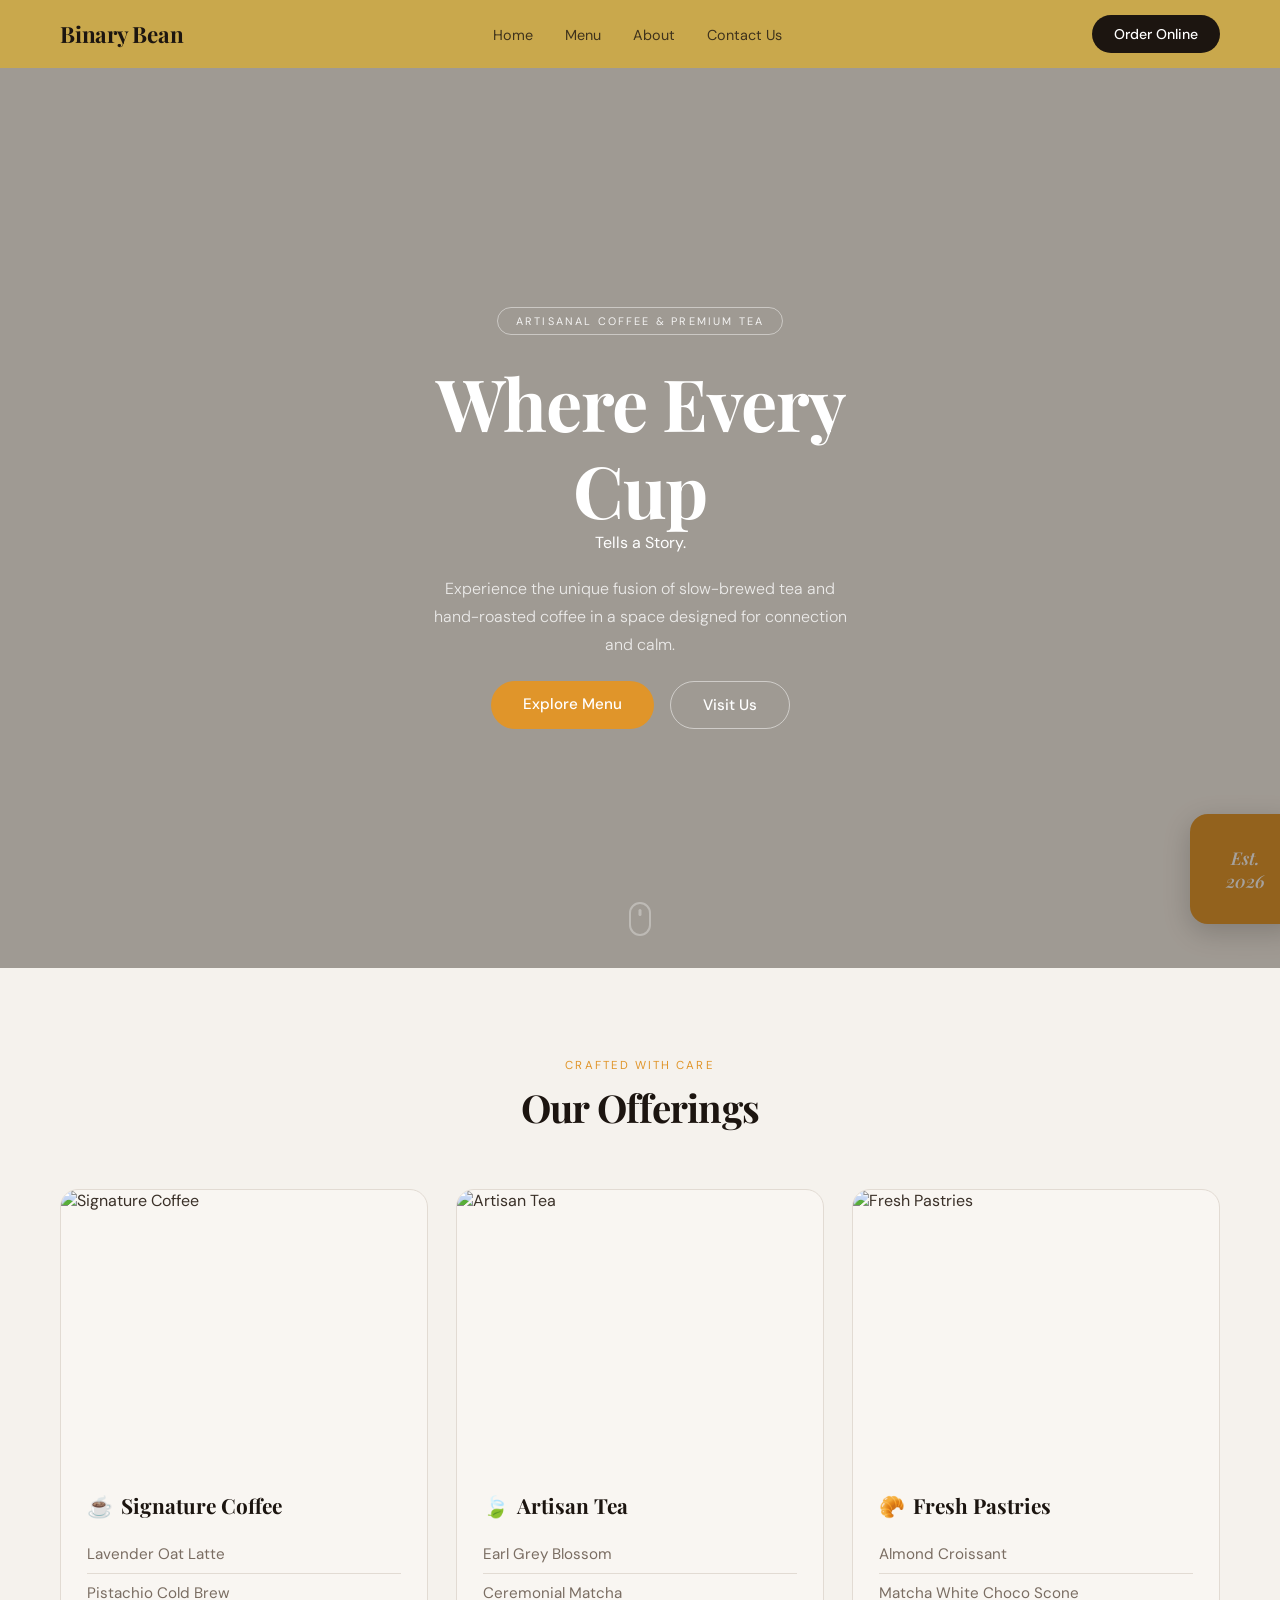
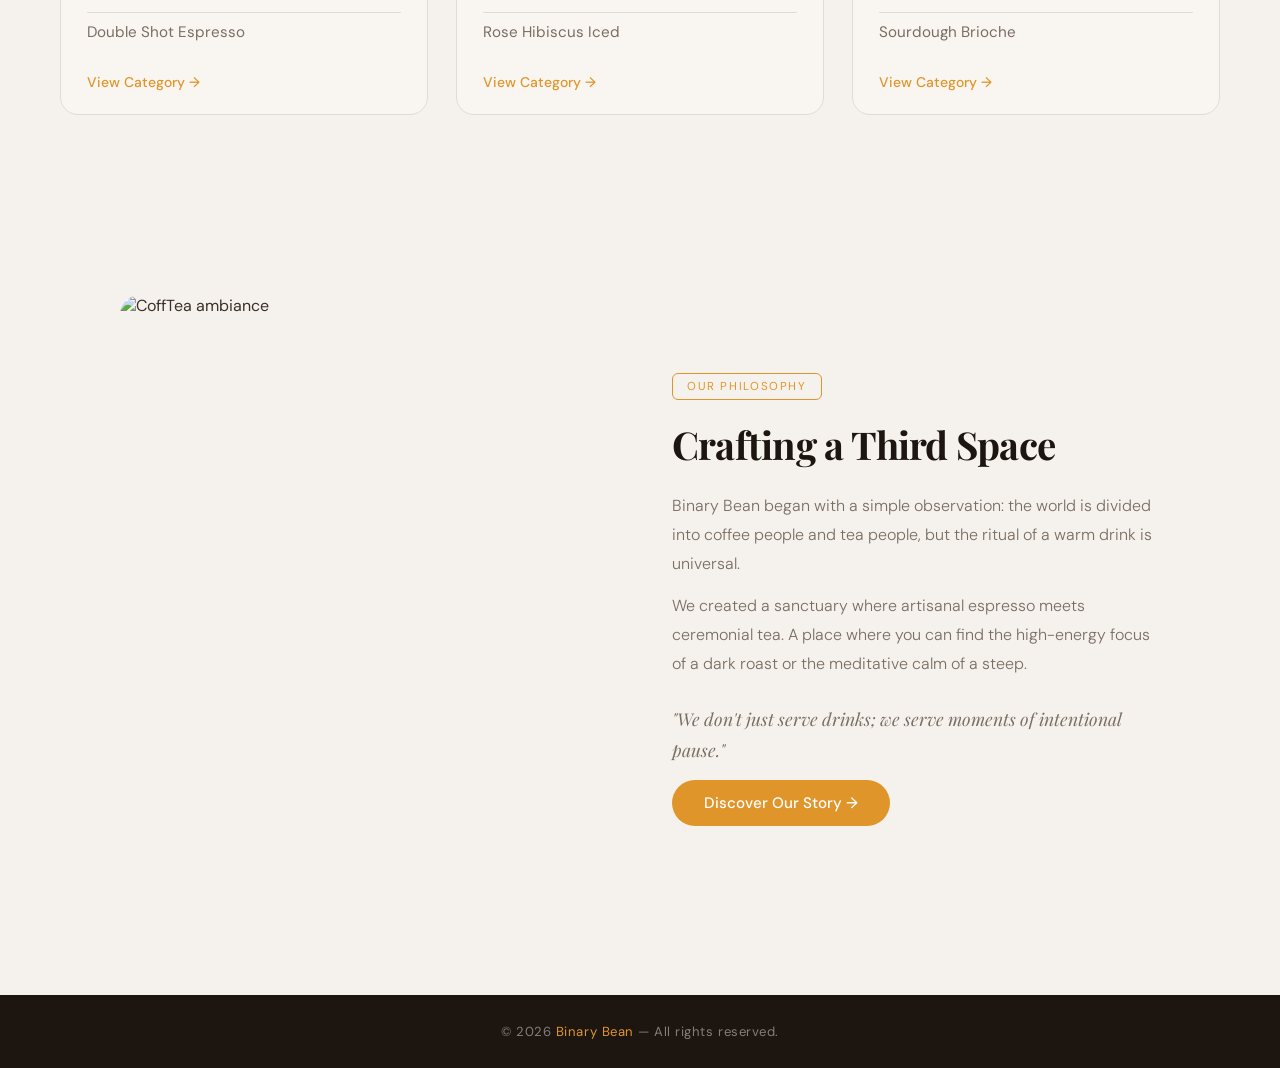
==== index.html @ 84df9209 "Add files via upload" ====
<!DOCTYPE html>
<html lang="en">
<head>
<meta charset="UTF-8">
<meta name="viewport" content="width=device-width, initial-scale=1.0">
<title>Binary Bean</title>

<link href="https://fonts.googleapis.com/css2?family=Playfair+Display:ital,wght@0,600;0,700;0,800;1,700&family=DM+Sans:wght@300;400;500&display=swap" rel="stylesheet">
<link rel="stylesheet" href="https://cdnjs.cloudflare.com/ajax/libs/font-awesome/6.0.0-beta3/css/all.min.css"> <!-- For icons -->

<style>
:root {
  --cream: #f5f2ed;
  --gold: #e0952a;
  --gold-light: #e0a83c;
  --dark: #1c1510;
  --text: #3a3028;
  --text-muted: #7a6d62;
  --border: #e2dbd3;
  --card-bg: #f9f6f2;
  --gold-btn: #6b5022;
  --overlay: rgba(30, 22, 10, 0.4); /* Slightly lighter overlay */
  --navbar-bg: #c9a84c;
}

*, *::before, *::after { box-sizing: border-box; margin: 0; padding: 0; }

html { scroll-behavior: smooth; }

body {
  font-family: 'DM Sans', sans-serif;
  background: var(--cream);
  color: var(--text);
  overflow-x: hidden;
}

/* ══════════════════════════════
   NAV
══════════════════════════════ */
nav {
  display: flex;
  justify-content: space-between;
  align-items: center;
  padding: 0 60px;
  height: 68px;
  background: var(--navbar-bg);
  position: sticky;
  top: 0;
  z-index: 200;
}

.logo {
  font-family: 'Playfair Display', serif;
  font-size: 1.4rem;
  font-weight: 700;
  color: var(--dark);
  letter-spacing: -0.01em;
}

.nav-links {
  display: flex;
  gap: 32px;
  list-style: none;
}

.nav-links a {
  text-decoration: none;
  font-size: 0.9rem;
  color: var(--dark);
  opacity: 0.8;
  transition: opacity 0.2s;
}

.nav-links a:hover { opacity: 1; }

.order-btn {
  background: var(--dark);
  color: #fff;
  border: none;
  padding: 10px 22px;
  border-radius: 100px;
  font-size: 0.88rem;
  font-weight: 500;
  cursor: pointer;
  font-family: 'DM Sans', sans-serif;
  transition: background 0.2s;
}

.order-btn:hover { background: var(--gold-btn); }

/* ══════════════════════════════
   HERO
══════════════════════════════ */
.hero {
  position: relative;
  height: 100vh;
  display: flex;
  align-items: center;
  justify-content: center;
  text-align: center;
  color: #fff;
  overflow: hidden;
}

#bg-image {
  position: absolute;
  inset: 0;
  background: url('https://images.unsplash.com/photo-1509042239860-f550ce710b93?w=1600&auto=format&fit=crop') center/cover no-repeat;
  filter: brightness(0.58) sepia(25%);
  z-index: 0;
  transition: filter 0.4s ease;
}

.hero-overlay {
  position: absolute;
  inset: 0;
  background: var(--overlay);
  z-index: 1;
}

.hero-content {
  position: relative;
  z-index: 2;
  max-width: 600px;
  padding: 0 24px;
}

.tagline {
  display: inline-block;
  border: 1px solid rgba(255,255,255,0.45);
  color: rgba(255,255,255,0.88);
  font-size: 0.68rem;
  letter-spacing: 0.2em;
  text-transform: uppercase;
  padding: 6px 18px;
  border-radius: 100px;
  margin-bottom: 24px;
}

.hero h1 {
  font-family: 'Playfair Display', serif;
  font-size: 4.5rem;
  font-weight: 1200;
  line-height: 1.2;
  letter-spacing: -0.02em;
}

.hero h1 span {
  color: var(--gold-light);
  font-style: italic;
  display: block;
}

.hero-subtitle {
  margin: 22px auto;
  opacity: 0.8;
  max-width: 420px;
  line-height: 1.75;
  font-weight: 300;
  font-size: 1rem;
}

.hero-buttons {
  display: flex;
  gap: 16px;
  justify-content: center;
  flex-wrap: wrap;
  margin-top: 8px;
}

.btn-primary {
  background: var(--gold);
  color: #fff;
  padding: 13px 32px;
  border-radius: 100px;
  text-decoration: none;
  font-weight: 500;
  border: none;
  cursor: pointer;
  font-family: 'DM Sans', sans-serif;
  font-size: 0.95rem;
  transition: background 0.2s, transform 0.2s;
}

.btn-primary:hover { background: var(--gold-light); transform: translateY(-2px); }

.btn-outline {
  background: transparent;
  color: #fff;
  padding: 13px 32px;
  border-radius: 100px;
  text-decoration: none;
  font-weight: 500;
  border: 1.5px solid rgba(255,255,255,0.5);
  cursor: pointer;
  font-family: 'DM Sans', sans-serif;
  font-size: 0.95rem;
  transition: background 0.2s, transform 0.2s;
}

.btn-outline:hover { background: rgba(255,255,255,0.1); transform: translateY(-2px); }

/* scroll mouse */
.scroll-hint {
  position: absolute;
  bottom: 32px;
  left: 50%;
  transform: translateX(-50%);
  z-index: 2;
  opacity: 0.45;
}

.mouse {
  width: 22px;
  height: 34px;
  border: 2px solid rgba(255,255,255,0.7);
  border-radius: 12px;
  position: relative;
  margin: auto;
}

.mouse::before {
  content: '';
  position: absolute;
  top: 5px;
  left: 50%;
  transform: translateX(-50%);
  width: 3px;
  height: 7px;
  background: rgba(255,255,255,0.7);
  border-radius: 10px;
  animation: scrollDot 1.5s infinite;
}

@keyframes scrollDot {
  0%   { opacity: 1; transform: translateX(-50%) translateY(0); }
  100% { opacity: 0; transform: translateX(-50%) translateY(10px); }
}

/* ══════════════════════════════
   MENU SECTION (Homepage)
══════════════════════════════ */
.menu-section {
  padding: 90px 60px;
  text-align: center;
  background: var(--cream);
}

.section-eyebrow {
  font-size: 0.72rem;
  letter-spacing: 0.18em;
  text-transform: uppercase;
  color: var(--gold);
  margin-bottom: 8px;
}

.section-title {
  font-family: 'Playfair Display', serif;
  font-size: 2.4rem;
  font-weight: 700;
  color: var(--dark);
  margin-bottom: 56px;
  letter-spacing: -0.02em;
}

.menu-grid {
  display: grid;
  grid-template-columns: repeat(3, 1fr);
  gap: 28px;
  max-width: 1200px;
  margin: auto;
}

.menu-card {
  background: var(--card-bg);
  border-radius: 18px;
  overflow: hidden;
  border: 1px solid var(--border);
  transition: transform 0.3s, box-shadow 0.3s;
  text-align: left;
}

.menu-card:hover {
  transform: translateY(-6px);
  box-shadow: 0 24px 48px rgba(28,21,16,0.12);
}

.card-img {
  width: 100%;
  aspect-ratio: 4/3;
  overflow: hidden;
}

.card-img img {
  width: 100%;
  height: 100%;
  object-fit: cover;
  transition: transform 0.5s;
}

.menu-card:hover .card-img img { transform: scale(1.05); }

.card-body {
  padding: 26px 26px 22px;
}

.card-body h3 {
  font-family: 'Playfair Display', serif;
  font-size: 1.3rem;
  font-weight: 700;
  color: var(--dark);
  margin-bottom: 16px;
  display: flex;
  align-items: center;
  gap: 8px;
}

.card-body h3 .icon { color: var(--gold); }

.menu-list {
  list-style: none;
  margin-bottom: 20px;
}

.menu-list li {
  padding: 9px 0;
  border-bottom: 1px solid var(--border);
  color: var(--text-muted);
  font-size: 0.95rem;
}

.menu-list li:last-child { border-bottom: none; }

.view-link {
  color: var(--gold);
  text-decoration: none;
  font-size: 0.875rem;
  font-weight: 500;
  transition: gap 0.2s;
}

.view-link:hover { color: var(--gold-light); }

/* ══════════════════════════════
   ABOUT SECTION
══════════════════════════════ */
.about-section {
  display: grid;
  grid-template-columns: 1fr 1fr;
  gap: 64px;
  padding: 90px 80px;
  max-width: 1200px;
  margin: auto;
  align-items: center;
  background: var(--cream);
}

.img-block { position: relative; }

.img-wrapper {
  border-radius: 20px;
  overflow: hidden;
  aspect-ratio: 4/5;
}

.img-wrapper img {
  width: 100%;
  height: 100%;
  object-fit: cover;
  display: block;
}

.est-badge {
  position: absolute;
  bottom: -24px;
  right: -20px;
  background: var(--gold);
  color: #fff;
  width: 110px;
  height: 110px;
  border-radius: 18px;
  display: flex;
  align-items: center;
  justify-content: center;
  font-family: 'Playfair Display', serif;
  font-style: italic;
  font-size: 1.1rem;
  font-weight: 600;
  text-align: center;
  box-shadow: 0 8px 28px rgba(0,0,0,0.2);
}

.about-badge {
  display: inline-block;
  border: 1.5px solid var(--gold);
  color: var(--gold);
  font-size: 0.72rem;
  letter-spacing: 0.14em;
  text-transform: uppercase;
  padding: 5px 14px;
  border-radius: 6px;
  margin-bottom: 18px;
}

.about-content h2 {
  font-family: 'Playfair Display', serif;
  font-size: 2.4rem;
  font-weight: 700;
  color: var(--dark);
  margin-bottom: 22px;
  letter-spacing: -0.02em;
}

.about-content p {
  color: var(--text-muted);
  line-height: 1.8;
  margin-bottom: 14px;
  font-weight: 300;
}

.about-quote {
  font-family: 'Playfair Display', serif;
  font-style: italic;
  font-size: 1.1rem;
  color: var(--gold);
  line-height: 1.6;
  margin: 24px 0 32px;
}

/* ══════════════════════════════
   MODAL OVERLAY
══════════════════════════════ */
.modal-overlay {
  position: fixed;
  inset: 0;
  z-index: 999;
  display: flex;
  align-items: center;
  justify-content: center;
  pointer-events: none;
  opacity: 0;
  transition: opacity 0.35s ease;
  background: rgba(10, 7, 2, 0.4);
}

.modal-overlay.active {
  pointer-events: all;
  opacity: 1;
}

/* blur the page behind */
.site-wrapper {
  transition: filter 0.4s ease;
}

.site-wrapper.blurred {
  filter: blur(6px) brightness(0.75);
  pointer-events: none;
}

/* modal box */
.modal {
  position: relative;
  width: 100%;
  max-width: 500px; /* Increased max-width for menu */
  max-height: 80vh; /* Allow scrolling for longer menus */
  overflow-y: auto; /* Enable
scrolling */
  margin: 20px;
  background: rgba(255, 252, 245, 0.13);
  backdrop-filter: blur(30px) saturate(1.5);
  -webkit-backdrop-filter: blur(30px) saturate(1.5);
  border: 1px solid rgba(255,255,255,0.22);
  border-radius: 24px;
  padding: 44px 40px 40px;
  box-shadow: 0 32px 80px rgba(0,0,0,0.55);
  color: #fff;
  transform: translateY(32px) scale(0.97);
  transition: transform 0.4s cubic-bezier(.22,1,.36,1), opacity 0.35s ease;
  opacity: 0;
}

.modal-overlay.active .modal {
  transform: translateY(0) scale(1);
  opacity: 1;
}

.modal-close {
  position: absolute;
  top: 16px;
  right: 20px;
  background: none;
  border: none;
  color: rgba(255,255,255,0.5);
  font-size: 1.4rem;
  cursor: pointer;
  transition: color 0.2s;
  line-height: 1;
}

.modal-close:hover { color: #fff; }

.modal-eyebrow {
  font-size: 0.72rem;
  letter-spacing: 0.14em;
  text-transform: uppercase;
  color: var(--gold-light);
  margin-bottom: 4px;
}

.modal h2 {
  font-family: 'Playfair Display', serif;
  font-size: 1.85rem;
  font-weight: 700;
  margin-bottom: 24px;
  color: #fff;
}

/* tabs for login/signup */
.modal-tabs {
  display: flex;
  border-bottom: 1px solid rgba(255,255,255,0.15);
  margin-bottom: 28px;
}

.modal-tab {
  flex: 1;
  padding: 10px 0;
  background: none;
  border: none;
  border-bottom: 2px solid transparent;
  color: rgba(255,255,255,0.42);
  font-size: 0.9rem;
  font-family: 'DM Sans', sans-serif;
  cursor: pointer;
  transition: color 0.2s, border-color 0.2s;
  margin-bottom: -1px; /* to align with border */
}

.modal-tab.active {
  color: #fff;
  border-bottom-color: var(--gold-light);
  font-weight: 500;
}

/* form panels */
.form-panel { display: none; }
.form-panel.active { display: block; }

.field { margin-bottom: 15px; }

.field label {
  display: block;
  font-size: 0.75rem;
  letter-spacing: 0.07em;
  text-transform: uppercase;
  color: rgba(255,255,255,0.55);
  margin-bottom: 7px;
}

.field input {
  width: 100%;
  padding: 12px 15px;
  border-radius: 10px;
  border: 1px solid rgba(255,255,255,0.18);
  background: rgba(255,255,255,0.1);
  color: #fff;
  font-size: 0.95rem;
  font-family: 'DM Sans', sans-serif;
  outline: none;
  transition: border-color 0.2s, background 0.2s;
}

.field input::placeholder { color: rgba(255,255,255,0.3); }
.field input:focus {
  border-color: var(--gold-light);
  background: rgba(255,255,255,0.15);
}

.name-row {
  display: grid;
  grid-template-columns: 1fr 1fr;
  gap: 12px;
}

.form-extras {
  display: flex;
  align-items: center;
  justify-content: space-between;
  margin-bottom: 18px;
  font-size: 0.8rem;
  color: rgba(255,255,255,0.45);
}

.form-extras label { display: flex; align-items: center; gap: 6px; cursor: pointer; }
.form-extras input[type="checkbox"] { accent-color: var(--gold); }
.form-extras a { color: var(--gold-light); text-decoration: none; }
.form-extras a:hover { text-decoration: underline; }

.modal-submit {
  width: 100%;
  padding: 14px;
  border-radius: 10px;
  border: none;
  background: var(--gold);
  color: #fff;
  font-size: 0.95rem;
  font-weight: 500;
  cursor: pointer;
  font-family: 'DM Sans', sans-serif;
  letter-spacing: 0.02em;
  transition: background 0.2s, transform 0.15s;
  margin-top: 4px;
}

.modal-submit:hover { background: var(--gold-light); transform: translateY(-1px); }

.modal-switch {
  text-align: center;
  margin-top: 18px;
  font-size: 0.85rem;
  color: rgba(255,255,255,0.45);
}

.modal-switch button {
  background: none;
  border: none;
  color: var(--gold-light);
  cursor: pointer;
  font-size: 0.85rem;
  font-family: 'DM Sans', sans-serif;
  font-weight: 500;
  text-decoration: underline;
  text-underline-offset: 3px;
}

.modal-switch button:hover { color: #fff; }

.msg {
  text-align: center;
  margin-top: 12px;
  font-size: 0.85rem;
  min-height: 20px;
}

.msg.success { color: #7ddf8c; }
.msg.error   { color: #f87e7e; }

/* New styles for the coffee menu within the modal */
.coffee-menu-panel {
  display: none; /* Hidden by default */
  padding-top: 20px;
}

.coffee-menu-panel.active {
  display: block;
}

.menu-category {
  margin-bottom: 30px;
}

.menu-category h3 {
  font-family: 'Playfair Display', serif;
  font-size: 1.5rem;
  font-weight: 700;
  color: var(--gold-light);
  margin-bottom: 15px;
  text-align: center;
  position: relative;
}

.menu-category h3::after {
  content: '';
  display: block;
  width: 50px;
  height: 2px;
  background: rgba(255,255,255,0.2);
  margin: 8px auto 0;
}

.menu-item {
  display: flex;
  justify-content: space-between;
  align-items: flex-start; /* Align start to give space for description */
  margin-bottom: 15px;
  padding-bottom: 10px;
  border-bottom: 1px dashed rgba(255,255,255,0.1);
  position: relative;
}

.menu-item:last-child {
  border-bottom: none;
}

.item-details {
  flex-grow: 1;
  margin-right: 15px;
}

.item-name {
  font-weight: 500;
  font-size: 1.05rem;
  color: #fff;
  margin-bottom: 4px;
}

.item-description {
  font-size: 0.8rem;
  color: rgba(255,255,255,0.6);
  line-height: 1.4;
}

.item-price {
  font-weight: 700;
  font-size: 1.1rem;
  color: var(--gold);
  white-space: nowrap; /* Prevent price from wrapping */
}

.add-to-cart-btn {
  background: var(--gold);
  color: #fff;
  border: none;
  border-radius: 5px;
  padding: 5px 10px;
  font-size: 0.8rem;
  cursor: pointer;
  margin-left: 10px;
  transition: background 0.2s;
  flex-shrink: 0; /* Prevent button from shrinking */
}

.add-to-cart-btn:hover {
  background: var(--gold-light);
}

/* Cart summary for later */
.cart-summary {
  margin-top: 30px;
  padding-top: 20px;
  border-top: 1px solid rgba(255,255,255,0.15);
  text-align: center;
  color: #fff;
}

.cart-summary p {
  font-size: 1rem;
  margin-bottom: 10px;
}

.checkout-btn {
  width: 100%;
  padding: 14px;
  border-radius: 10px;
  border: none;
  background: var(--gold);
  color: #fff;
  font-size: 0.95rem;
  font-weight: 500;
  cursor: pointer;
  font-family: 'DM Sans', sans-serif;
  letter-spacing: 0.02em;
  transition: background 0.2s, transform 0.15s;
  margin-top: 15px;
}

.checkout-btn:hover {
  background: var(--gold-light);
  transform: translateY(-1px);
}


/* ══════════════════════════════
   FOOTER
══════════════════════════════ */
footer {
  background: var(--dark);
  color: rgba(255,255,255,0.45);
  text-align: center;
  padding: 28px;
  font-size: 0.82rem;
  letter-spacing: 0.04em;
}

footer span { color: var(--gold); }

/* ══════════════════════════════
   RESPONSIVE
══════════════════════════════ */
@media (max-width: 900px) {
  nav { padding: 0 20px; }
  .nav-links { display: none; }
  .menu-grid { grid-template-columns: 1fr 1fr; }
  .about-section { grid-template-columns: 1fr; padding: 60px 30px; }
  .menu-section { padding: 60px 24px; }
}

@media (max-width: 600px) {
  .menu-grid { grid-template-columns: 1fr; }
  .modal { padding: 36px 24px 32px; }
  .name-row { grid-template-columns: 1fr; }
}
</style>
</head>
<body>

<!-- ══ SITE WRAPPER (blurs when modal is open) ══ -->
<div class="site-wrapper" id="site-wrapper">

  <!-- NAV -->
  <nav>
    <div class="logo">Binary Bean</div>
    <ul class="nav-links">
      <li><a href="#">Home</a></li>
      <li><a href="#menu">Menu</a></li>
      <li><a href="#about">About</a></li>
      <li><a href="javascript:void(0)" onclick="location.href='contact.html'">Contact Us</a></li>
    </ul>
    <button class="order-btn" onclick="openModal()">Order Online</button>
  </nav>

  <!-- HERO -->
  <section class="hero">
    <div id="bg-image"></div>
    <div class="hero-overlay"></div>
    <div class="hero-content">
      <span class="tagline">Artisanal Coffee &amp; Premium Tea</span>
      <h1>Where Every Cup</h1>
        <span>Tells a Story.</span>
      
      <p class="hero-subtitle">
        Experience the unique fusion of slow-brewed tea and hand-roasted
        coffee in a space designed for connection and calm.
      </p>
      <div class="hero-buttons">
        <a href="#menu" class="btn-primary">Explore Menu</a>
        <a href="#about" class="btn-outline">Visit Us</a>
      </div>
    </div>
    <div class="scroll-hint"><div class="mouse"></div></div>
  </section>

  <!-- MENU (Homepage section) -->
  <section class="menu-section" id="menu">
    <p class="section-eyebrow">Crafted with care</p>
    <h2 class="section-title">Our Offerings</h2>
    <div class="menu-grid">

      <div class="menu-card">
        <div class="card-img">
          <img src="https://images.unsplash.com/photo-1509042239860-f550ce710b93?w=800&auto=format&fit=crop" alt="Signature Coffee"/>
        </div>
        <div class="card-body">
          <h3><span class="icon">☕</span> Signature Coffee</h3>
          <ul class="menu-list">
            <li>Lavender Oat Latte</li>
            <li>Pistachio Cold Brew</li>
            <li>Double Shot Espresso</li>
          </ul>
          <a href="#" class="view-link">View Category →</a>
        </div>
      </div>

      <div class="menu-card">
        <div class="card-img">
          <img src="https://images.unsplash.com/photo-1556679343-c7306c1976bc?w=800&auto=format&fit=crop" alt="Artisan Tea"/>
        </div>
        <div class="card-body">
          <h3><span class="icon">🍃</span> Artisan Tea</h3>
          <ul class="menu-list">
            <li>Earl Grey Blossom</li>
            <li>Ceremonial Matcha</li>
            <li>Rose Hibiscus Iced</li>
          </ul>
          <a href="#" class="view-link">View Category →</a>
        </div>
      </div>

      <div class="menu-card">
        <div class="card-img">
          <img src="https://images.unsplash.com/photo-1530610476181-d83430b64dcd?w=800&auto=format&fit=crop" alt="Fresh Pastries"/>
        </div>
        <div class="card-body">
          <h3><span class="icon">🥐</span> Fresh Pastries</h3>
          <ul class="menu-list">
            <li>Almond Croissant</li>
            <li>Matcha White Choco Scone</li>
            <li>Sourdough Brioche</li>
          </ul>
          <a href="#" class="view-link">View Category →</a>
        </div>
      </div>

    </div>
  </section>

  <!-- ABOUT -->
  <section class="about-section" id="about">
    <div class="img-
block">
      <div class="img-wrapper">
        <img src="https://images.unsplash.com/photo-1495474472287-4d71bcdd2085?w=900&auto=format&fit=crop" alt="CoffTea ambiance"/>
      </div>
      <div class="est-badge">Est.<br>2026</div>
    </div>
    <div class="about-content">
      <span class="about-badge">Our Philosophy</span>
      <h2>Crafting a Third Space</h2>
      <p>Binary Bean began with a simple observation: the world is divided into coffee people and tea people, but the ritual of a warm drink is universal.</p>
      <p>We created a sanctuary where artisanal espresso meets ceremonial tea. A place where you can find the high-energy focus of a dark roast or the meditative calm of a steep.</p>
      <p class="about-quote">"We don't just serve drinks; we serve moments of intentional pause."</p>
      <a href="#" class="btn-primary" style="display:inline-block;text-decoration:none;">Discover Our Story →</a>
    </div>
  </section>

  <!-- FOOTER -->
  <footer>
    &copy; 2026 <span>Binary Bean</span> — All rights reserved.
  </footer>

</div><!-- end site-wrapper -->

<!-- ══ MODAL ══ -->
<div class="modal-overlay" id="modal-overlay" onclick="handleOverlayClick(event)">
  <div class="modal" id="modal">

    <button class="modal-close" onclick="closeModal()">✕</button>

    <p class="modal-eyebrow">Binary Bean ☕</p>
    <h2 id="modal-title">Welcome back</h2>

    <!-- TABS -->
    <!-- Tabs are hidden when the menu is active -->
    <div class="modal-tabs" id="modal-tabs">
      <button class="modal-tab active" id="tab-login"  onclick="switchTab('login')">Log In</button>
      <button class="modal-tab"        id="tab-signup" onclick="switchTab('signup')">Sign Up</button>
    </div>

    <!-- LOGIN -->
    <div class="form-panel active" id="panel-login">
      <div class="field">
        <label>Email Address</label>
        <input type="email" id="login-email" placeholder="you@example.com"/>
      </div>
      <div class="field">
        <label>Password</label>
        <input type="password" id="login-password" placeholder="••••••••"/>
      </div>
      <div class="form-extras">
        <label><input type="checkbox"/> Remember me</label>
        <a href="#">Forgot password?</a>
      </div>
      <button class="modal-submit" onclick="handleLogin()">Log In</button>
      <p class="msg" id="login-msg"></p>
      <div class="modal-switch">Don't have an account? <button onclick="switchTab('signup')">Sign up</button></div>
    </div>

    <!-- SIGNUP -->
    <div class="form-panel" id="panel-signup">
      <div class="field">
        <label>Full Name</label>
        <div class="name-row">
          <input type="text" id="fname" placeholder="First Name"/>
          <input type="text" id="lname" placeholder="Last Name"/>
        </div>
      </div>
      <div class="field">
        <label>Email Address</label>
        <input type="email" id="signup-email" placeholder="you@example.com"/>
      </div>
      <div class="field">
        <label>Password</label>
        <input type="password" id="signup-password" placeholder="Min. 8 characters"/>
      </div>
      <div class="field">
        <label>Confirm Password</label>
        <input type="password" id="signup-confirm" placeholder="Repeat password"/>
      </div>
      <button class="modal-submit" onclick="handleSignup()">Create Account</button>
      <p class="msg" id="signup-msg"></p>
      <div class="modal-switch">Already have an account? <button onclick="switchTab('login')">Log in</button></div>
    </div>

    <!-- COFFEE MENU PANEL (displayed after successful login) -->
    <div class="form-panel" id="panel-coffee-menu">
        <div class="menu-category">
            <h3>Signature Coffee</h3>
            <div class="menu-item">
                <div class="item-details">
                    <div class="item-name">Espresso</div>
                    <div class="item-description">Rich, concentrated shot of pure coffee.</div>
                </div>
                <div class="item-price">$3.00</div>
                <button class="add-to-cart-btn">Add</button>
            </div>
            <div class="menu-item">
                <div class="item-details">
                    <div class="item-name">Americano</div>
                    <div class="item-description">Espresso with hot water, light crema.</div>
                </div>
                <div class="item-price">$3.50</div>
                <button class="add-to-cart-btn">Add</button>
            </div>
            <div class="menu-item">
                <div class="item-details">
                    <div class="item-name">Cappuccino</div>
                    <div class="item-description">Espresso, steamed milk, and foamed milk.</div>
                </div>
                <div class="item-price">$4.25</div>
                <button class="add-to-cart-btn">Add</button>
            </div>
            <div class="menu-item">
                <div class="item-details">
                    <div class="item-name">Latte</div>
                    <div class="item-description">Espresso with steamed milk and a thin layer of foam.</div>
                </div>
                <div class="item-price">$4.50</div>
                <button class="add-to-cart-btn">Add</button>
            </div>
            <div class="menu-item">
                <div class="item-details">
                    <div class="item-name">Mocha</div>
                    <div class="item-description">Latte with chocolate syrup and whipped cream.</div>
                </div>
                <div class="item-price">$5.00</div>
                <button class="add-to-cart-btn">Add</button>
            </div>
        </div>

        <div class="menu-category">
            <h3>Specialty Brews</h3>
            <div class="menu-item">
                <div class="item-details">
                    <div class="item-name">Cold Brew</div>
                    <div class="item-description">Slow-steeped coffee for a smooth, low-acid taste.</div>
                </div>
                <div class="item-price">$4.75</div>
                <button class="add-to-cart-btn">Add</button>
            </div>
            <div class="menu-item">
                <div class="item-details">
                    <div class="item-name">Vanilla Bean Latte</div>
                    <div class="item-description">Creamy latte infused with natural vanilla.</div>
                </div>
                <div class="item-price">$5.25</div>
                <button class="add-to-cart-btn">Add</button>
            </div>
            <div class="menu-item">
                <div class="item-details">
                    <div class="item-name">Caramel Macchiato</div>
                    <div class="item-description">Espresso, steamed milk, vanilla syrup, and caramel drizzle.</div>
                </div>
                <div class="item-price">$5.25</div>
                <button class="add-to-cart-btn">Add</button>
            </div>
        </div>

        <div class="menu-category">
            <h3>Teas & Others</h3>
            <div class="menu-item">
                <div class="item-details">
                    <div class="item-name">Earl Grey</div>
                    <div class="item-description">Classic black tea with bergamot essence.</div>
                </div>
                <div class="item-price">$3.50</div>
                <button class="add-to-cart-btn">Add</button>
            </div>
            <div class="menu-item">
                <div class="item-details">
                    <div class="item-name">Green Tea</div>
                    <div class="item-description">Refreshing and aromatic.</div>
                </div>
                <div class="item-price">$3.50</div>
                <button class="add-to-cart-btn">Add</button>
            </div>
            <div class="menu-item">
                <div class="item-details">
                    <div class="item-name">Chai Latte</div>
                    <div class="item-description">Spiced black tea with steamed milk.</div>
                </div>
                <div class="item-price">$4.75</div>
                <button class="add-to-cart-btn">Add</button>
            </div>
            <div class="menu-item">
                <div class="item-details">
                    <div class="item-name">Hot Chocolate</div>
                    <div class="item-description">Rich cocoa with steamed milk.</div>
                </div>
                <div class="item-price">$4.00</div>
                <button class="add-to-cart-btn">Add</button>
            </div>
        </div>
        <div class="cart-summary">
            <p>Your current order total: $<span id="cart-total">0.00</span></p>
            <button class="checkout-btn">Proceed to Checkout</button>
        </div>
    </div>

  </div>
</div>
<script>
  const siteWrapper = document.getElementById('site-wrapper');
  const overlay     = document.getElementById('modal-overlay');
  const modalTitle  = document.getElementById('modal-title');
  const modalTabs   = document.getElementById('modal-tabs');

  // Function to check if a user is logged in (simplified for this example)
  function isUserLoggedIn() {
    return localStorage.getItem('binaryUser') !== null;
  }

  // --- Modal Control Functions ---
  function openModal() {
    overlay.classList.add('active');
    siteWrapper.classList.add('blurred');

    // Reset all panels to hidden initially
    document.getElementById('panel-login').classList.remove('active');
    document.getElementById('panel-signup').classList.remove('active');
    document.getElementById('panel-coffee-menu').classList.remove('active');

    if (isUserLoggedIn()) {
      // If logged in, hide tabs and show coffee menu directly
      modalTitle.textContent = "Welcome, grab your favorite brew!";
      modalTabs.style.display = 'none'; // Hide the tabs container
      document.getElementById('panel-coffee-menu').classList.add('active'); // Show coffee menu
    } else {
      // If not logged in, show login/signup tabs and default to login
      modalTitle.textContent = 'Welcome back'; // Default title for login
      modalTabs.style.display = 'flex'; // Show the tabs container
      switchTab('login'); // Default to login panel
    }
    // Clear messages
    document.getElementById('login-msg').textContent = '';
    document.getElementById('signup-msg').textContent = '';
  }

  function closeModal() {
    overlay.classList.remove('active');
    siteWrapper.classList.remove('blurred');
    // Reset modal content state for next open
    modalTabs.style.display = 'flex'; // Ensure tabs are visible by default next time modal opens
    modalTitle.textContent = 'Welcome back'; // Reset title
  }

  function handleOverlayClick(e) {
    if (e.target === overlay) closeModal();
  }

  function switchTab(tab) {
    // Clear messages when switching tabs
    document.getElementById('login-msg').textContent = '';
    document.getElementById('signup-msg').textContent = '';

    const isLogin = tab === 'login';
    modalTitle.textContent = isLogin ? 'Welcome back' : 'Create account';

    // Deactivate all tab buttons
    document.getElementById('tab-login').classList.remove('active');
    document.getElementById('tab-signup').classList.remove('active');
    // Activate the selected tab button
    document.getElementById(`tab-${tab}`).classList.add('active');

    // Deactivate all form panels
    document.getElementById('panel-login').classList.remove('active');
    document.getElementById('panel-signup').classList.remove('active');
    document.getElementById('panel-coffee-menu').classList.remove('active'); // Ensure menu panel is hidden
    // Activate the selected form panel
    document.getElementById(`panel-${tab}`).classList.add('active');
  }

  function setMsg(id, text, type) {
    const el = document.getElementById(id);
    el.textContent = text;
    el.className = 'msg ' + type;
  }

  // --- Auth Logic ---
  function handleSignup() {
    const fname    = document.getElementById('fname').value.trim();
    const lname    = document.getElementById('lname').value.trim();
    const email    = document.getElementById('signup-email').value.trim();
    const password = document.getElementById('signup-password').value;
    const confirm  = document.getElementById('signup-confirm').value;

    if (!fname || !lname || !email || !password || !confirm) return setMsg('signup-msg', 'Please fill in all required fields.', 'error');
    if (password.length < 8) return setMsg('signup-msg', 'Password must be at least 8 characters.', 'error');
    if (password !== confirm) return setMsg('signup-msg', 'Passwords do not match.', 'error');

    localStorage.setItem('binaryUser', JSON.stringify({ fname, lname, email, password }));
    setMsg('signup-msg', '✓ Account created! Redirecting to login…', 'success');
    // After successful signup, switch to login tab
    setTimeout(() => {
        switchTab('login');
        document.getElementById('login-email').value = email; // Pre-fill email for convenience
        document.getElementById('login-password').focus(); // Focus on password field
    }, 1500);
  }

  function handleLogin() {
    const email    = document.getElementById('login-email').value.trim();
    const password = document.getElementById('login-password').value;
    const saved    = JSON.parse(localStorage.getItem('binaryUser'));

    if (!email || !password) return setMsg('login-msg', 'Please enter your email and password.', 'error');

    if (saved && email === saved.email && password === saved.password) {
      setMsg('login-msg', `✓ Welcome back, ${saved.fname}!`, 'success');
      // After successful login, hide tabs and show the coffee menu
      setTimeout(() => {
        modalTitle.textContent = "Welcome, grab your favorite brew!";
        modalTabs.style.display = 'none'; // Hide login/signup tabs
        document.getElementById('panel-login').classList.remove('active'); // Ensure login panel is hidden
        document.getElementById('panel-coffee-menu').classList.add('active'); // Show coffee menu
      }, 1500);
    } else {
      setMsg('login-msg', 'Invalid email or password.', 'error');
    }
  }

  // --- Escape key closes modal ---
  document.addEventListener('keydown', e => { if (e.key === 'Escape') closeModal(); });
</script>

</body>
</html>
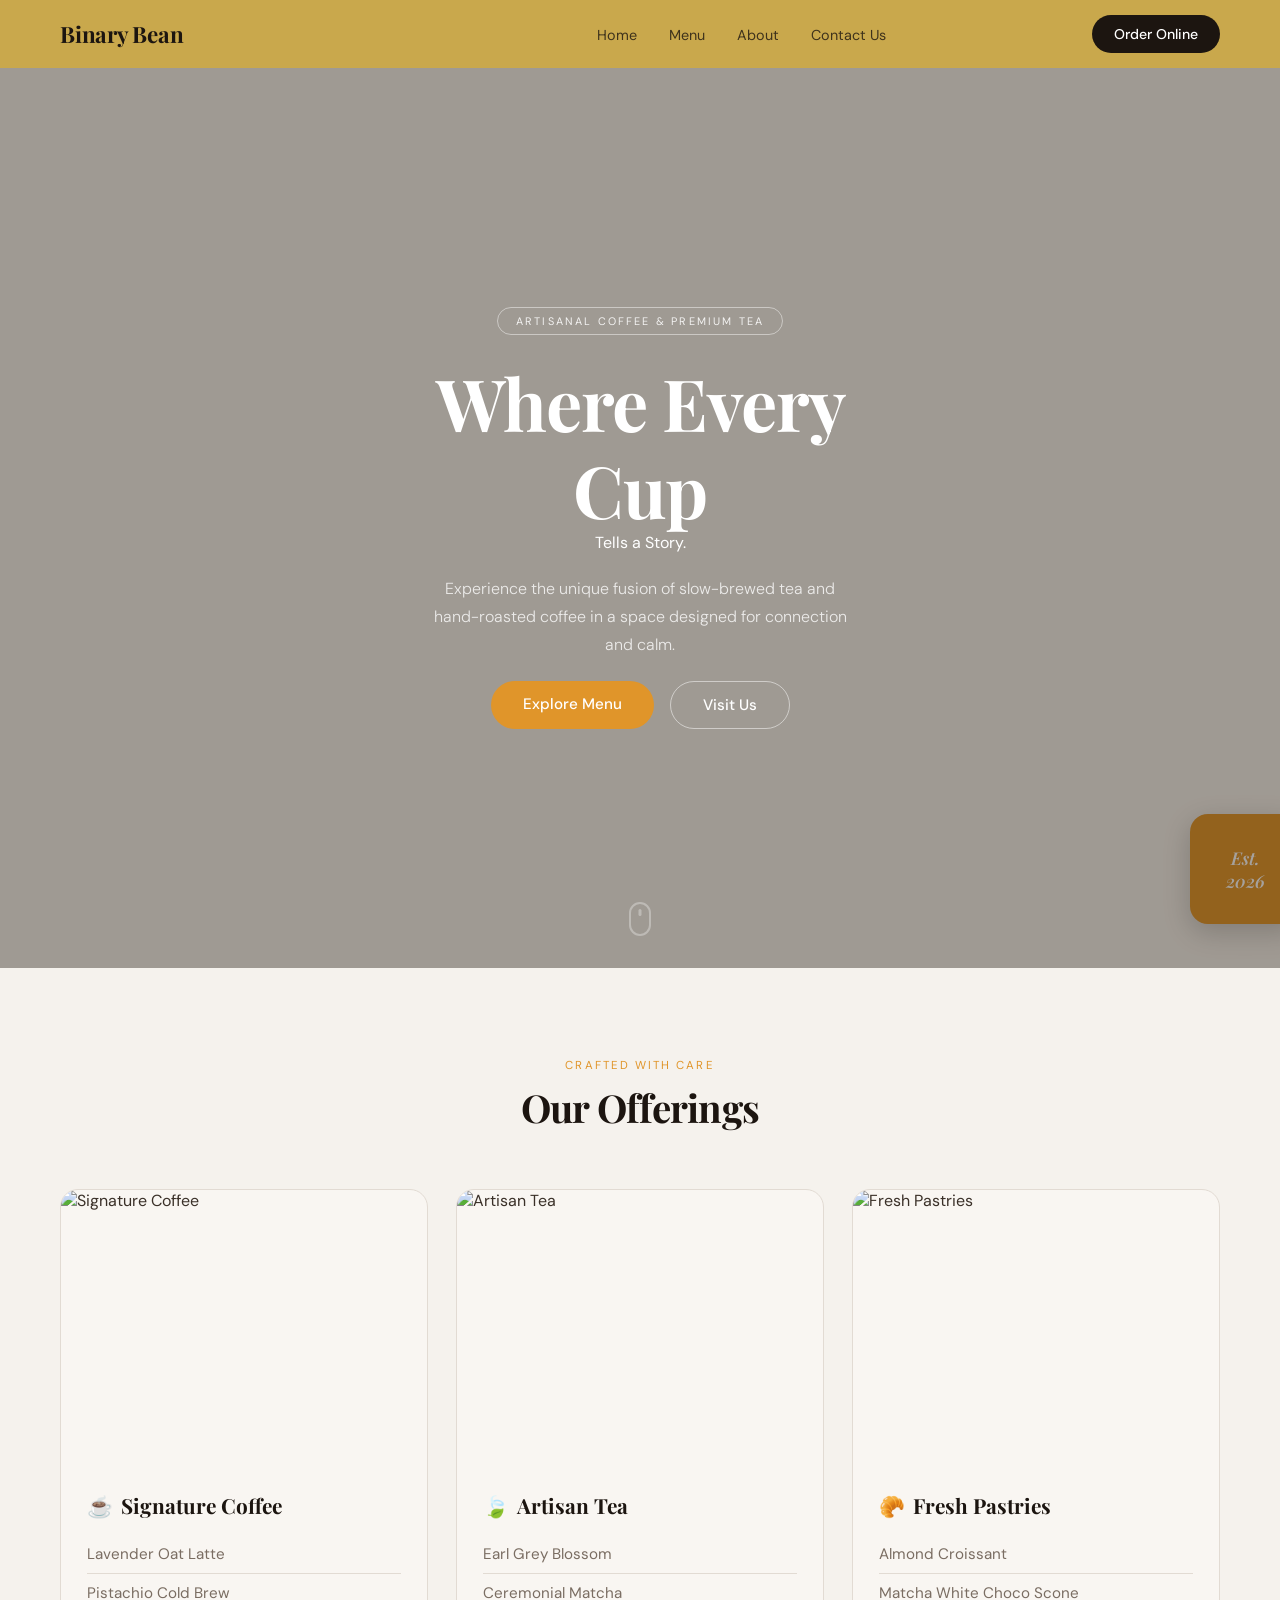
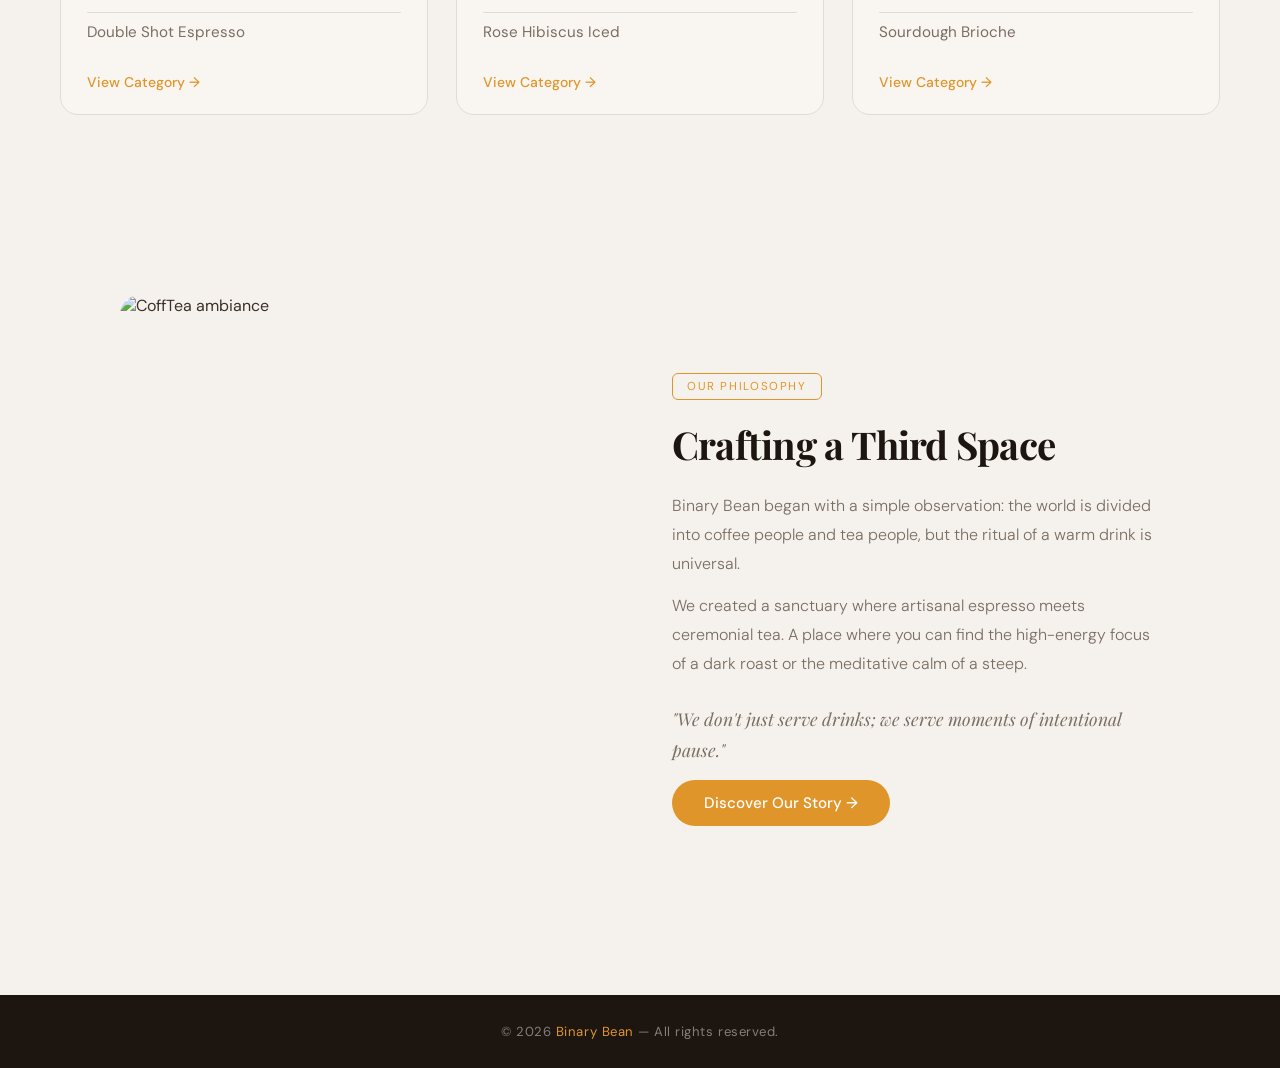
==== commit 91d33e50: "Add files via upload fix: updated navigation for mobile" ====
--- a/index.html
+++ b/index.html
@@ -788,7 +788,7 @@
 /* ══════════════════════════════
    RESPONSIVE
 ══════════════════════════════ */
-@media (max-width: 900px) {
+/*@media (max-width: 900px) {
   nav { padding: 0 20px; }
   .nav-links { display: none; }
   .menu-grid { grid-template-columns: 1fr 1fr; }
@@ -800,6 +800,23 @@
   .menu-grid { grid-template-columns: 1fr; }
   .modal { padding: 36px 24px 32px; }
   .name-row { grid-template-columns: 1fr; }
+}*/
+
+@media (max-width: 768px) {
+    .nav-links {
+        display: none; /* Itatago muna ang menu */
+        flex-direction: column; /* Gagawing vertical ang listahan */
+        position: absolute;
+        top: 60px;
+        left: 0;
+        width: 100%;
+        background-color: #333; /* Kulay ng background ng menu sa mobile */
+    }
+
+    /* Klase na idadagdag natin gamit ang JS para lumitaw ang menu */
+    .nav-links.active {
+        display: flex;
+    }
 }
 </style>
 </head>
@@ -811,11 +828,16 @@
   <!-- NAV -->
   <nav>
     <div class="logo">Binary Bean</div>
+    <div class="menu-toggle" id="mobile-menu" onclick="toggleMenu()">
+        <span class="bar"></span>
+        <span class="bar"></span>
+        <span class="bar"></span>
+    </div>
     <ul class="nav-links">
       <li><a href="#">Home</a></li>
       <li><a href="#menu">Menu</a></li>
       <li><a href="#about">About</a></li>
-      <li><a href="javascript:void(0)" onclick="location.href='contact.html'">Contact Us</a></li>
+      <li><a href="contact.html">Contact Us</a></li>
     </ul>
     <button class="order-btn" onclick="openModal()">Order Online</button>
   </nav>
@@ -1105,6 +1127,12 @@
   const modalTitle  = document.getElementById('modal-title');
   const modalTabs   = document.getElementById('modal-tabs');
 
+  function toggleMenu() {
+    const navList = document.getElementById('nav-list');
+    // I-aadd o tatanggalin ang class na 'active'
+    navList.classList.toggle('active');
+}
+
   // Function to check if a user is logged in (simplified for this example)
   function isUserLoggedIn() {
     return localStorage.getItem('binaryUser') !== null;
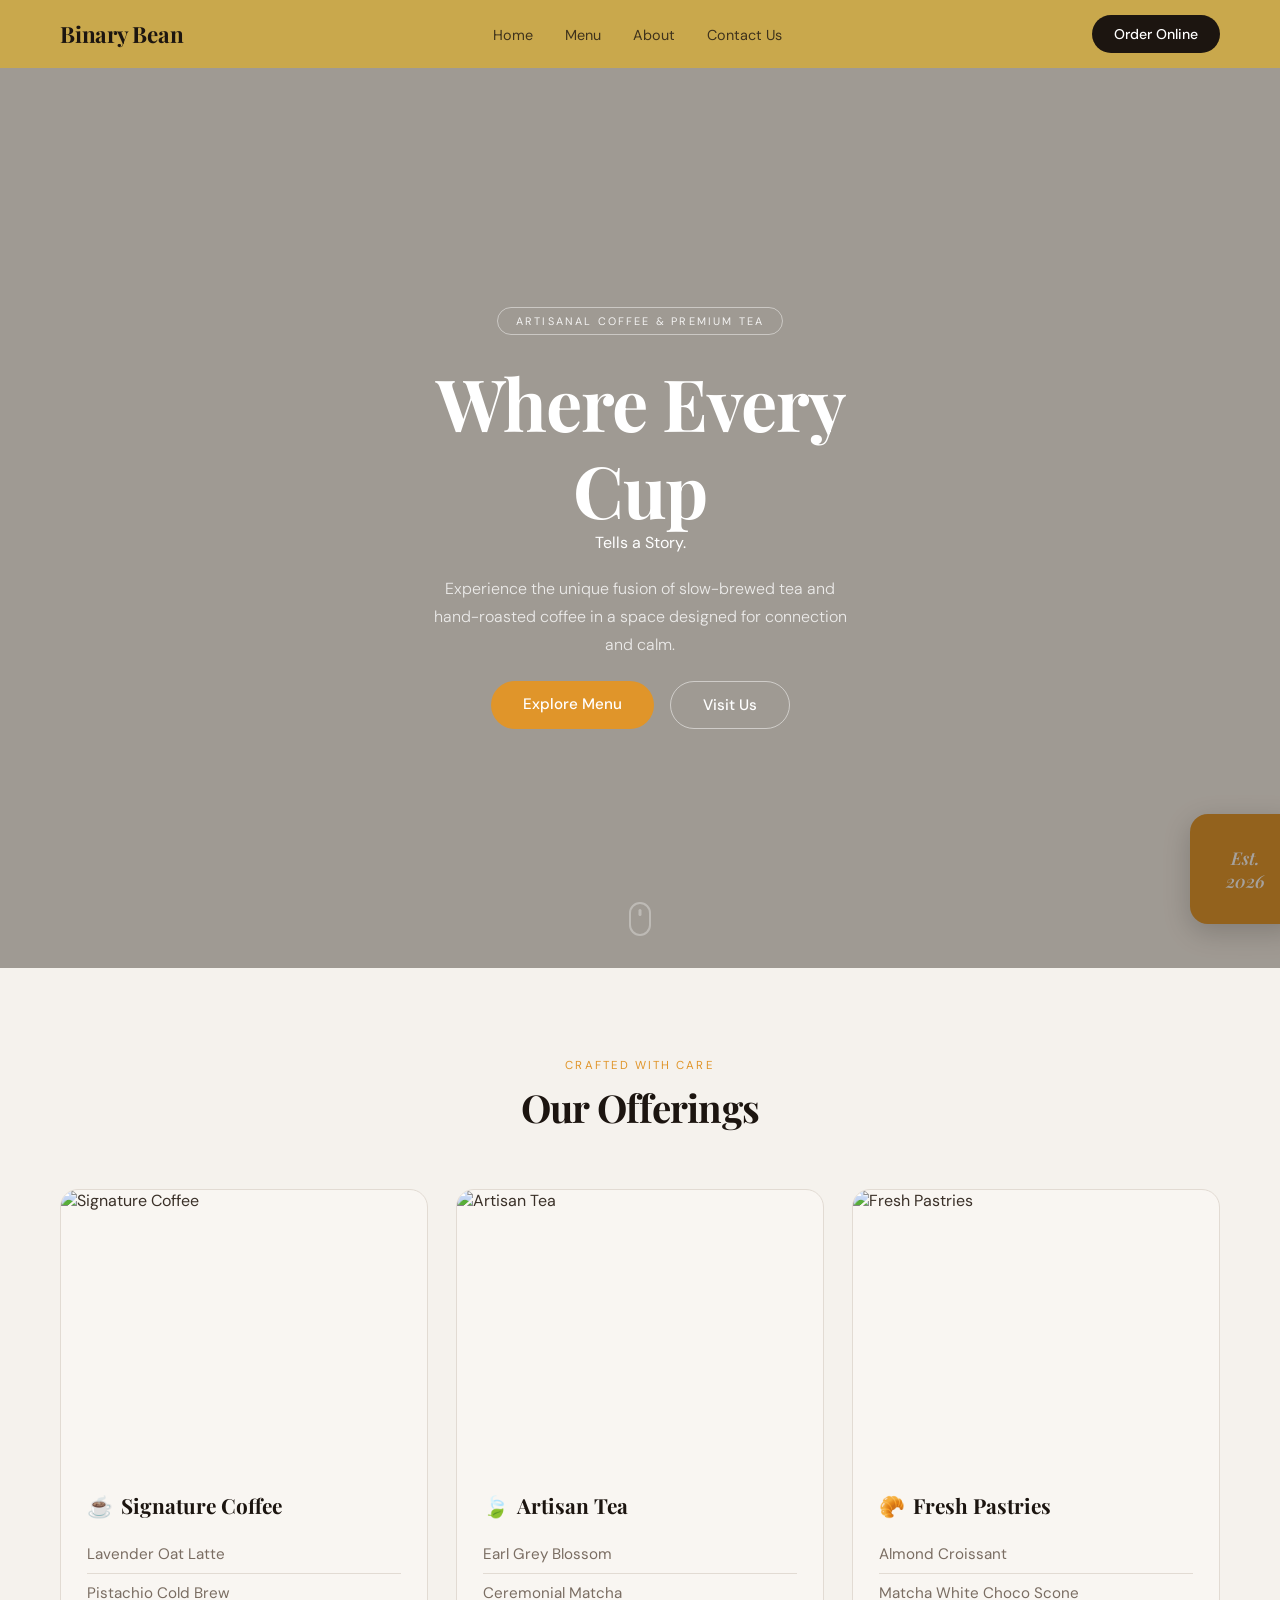
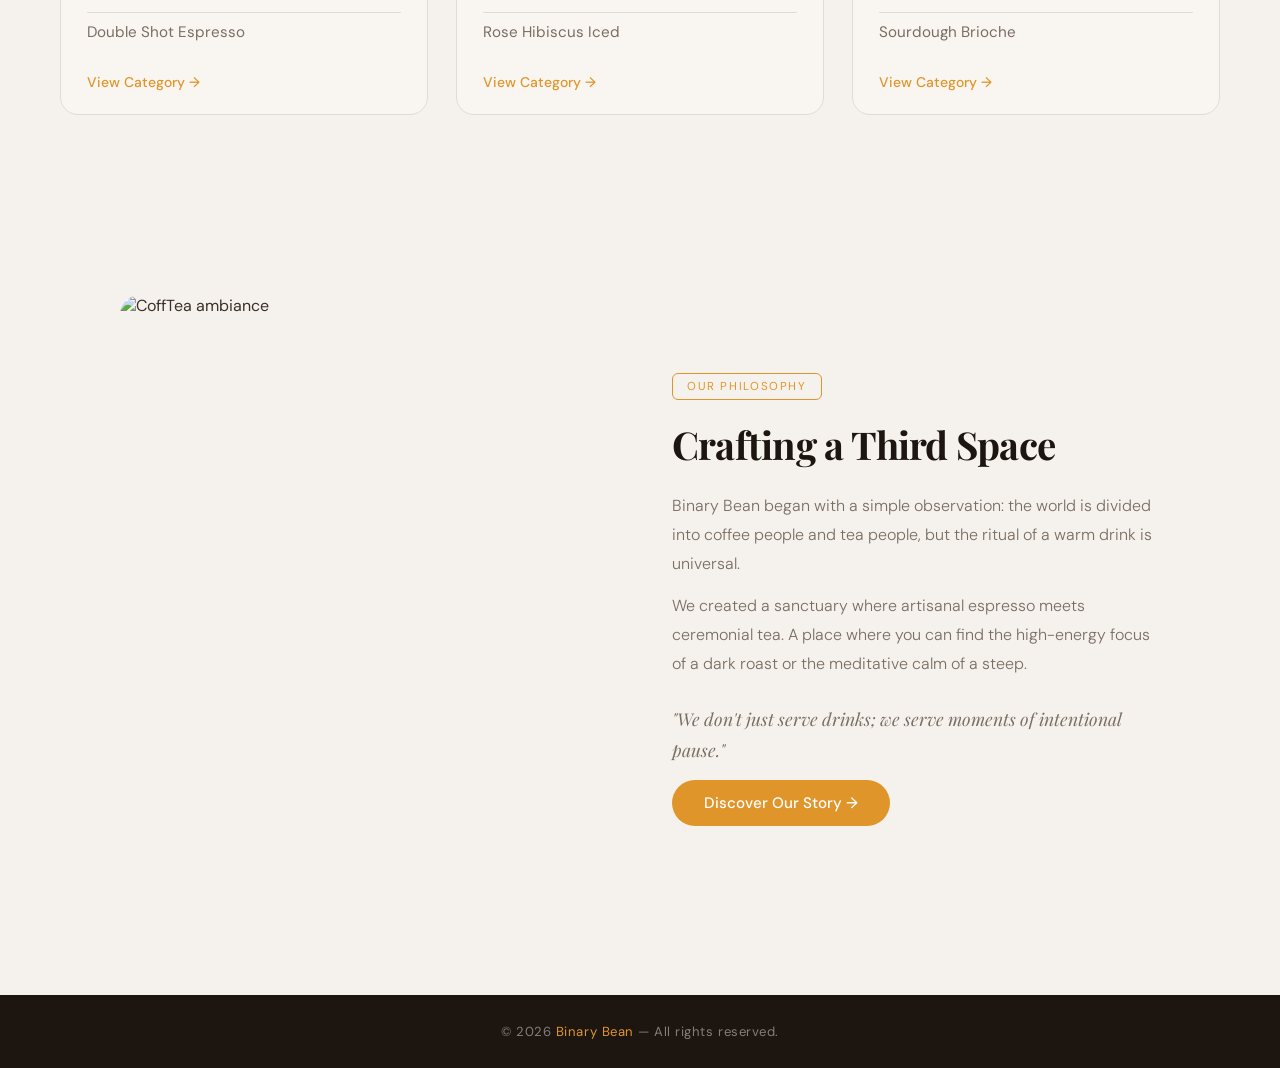
==== commit 7ed862cf: "Add files via upload update nav var" ====
--- a/index.html
+++ b/index.html
@@ -788,7 +788,7 @@
 /* ══════════════════════════════
    RESPONSIVE
 ══════════════════════════════ */
-/*@media (max-width: 900px) {
+@media (max-width: 900px) {
   nav { padding: 0 20px; }
   .nav-links { display: none; }
   .menu-grid { grid-template-columns: 1fr 1fr; }
@@ -800,24 +800,8 @@
   .menu-grid { grid-template-columns: 1fr; }
   .modal { padding: 36px 24px 32px; }
   .name-row { grid-template-columns: 1fr; }
-}*/
-
-@media (max-width: 768px) {
-    .nav-links {
-        display: none; /* Itatago muna ang menu */
-        flex-direction: column; /* Gagawing vertical ang listahan */
-        position: absolute;
-        top: 60px;
-        left: 0;
-        width: 100%;
-        background-color: #333; /* Kulay ng background ng menu sa mobile */
-    }
-
-    /* Klase na idadagdag natin gamit ang JS para lumitaw ang menu */
-    .nav-links.active {
-        display: flex;
-    }
-}
+}
+
 </style>
 </head>
 <body>
@@ -828,11 +812,6 @@
   <!-- NAV -->
   <nav>
     <div class="logo">Binary Bean</div>
-    <div class="menu-toggle" id="mobile-menu" onclick="toggleMenu()">
-        <span class="bar"></span>
-        <span class="bar"></span>
-        <span class="bar"></span>
-    </div>
     <ul class="nav-links">
       <li><a href="#">Home</a></li>
       <li><a href="#menu">Menu</a></li>
@@ -1127,12 +1106,6 @@
   const modalTitle  = document.getElementById('modal-title');
   const modalTabs   = document.getElementById('modal-tabs');
 
-  function toggleMenu() {
-    const navList = document.getElementById('nav-list');
-    // I-aadd o tatanggalin ang class na 'active'
-    navList.classList.toggle('active');
-}
-
   // Function to check if a user is logged in (simplified for this example)
   function isUserLoggedIn() {
     return localStorage.getItem('binaryUser') !== null;
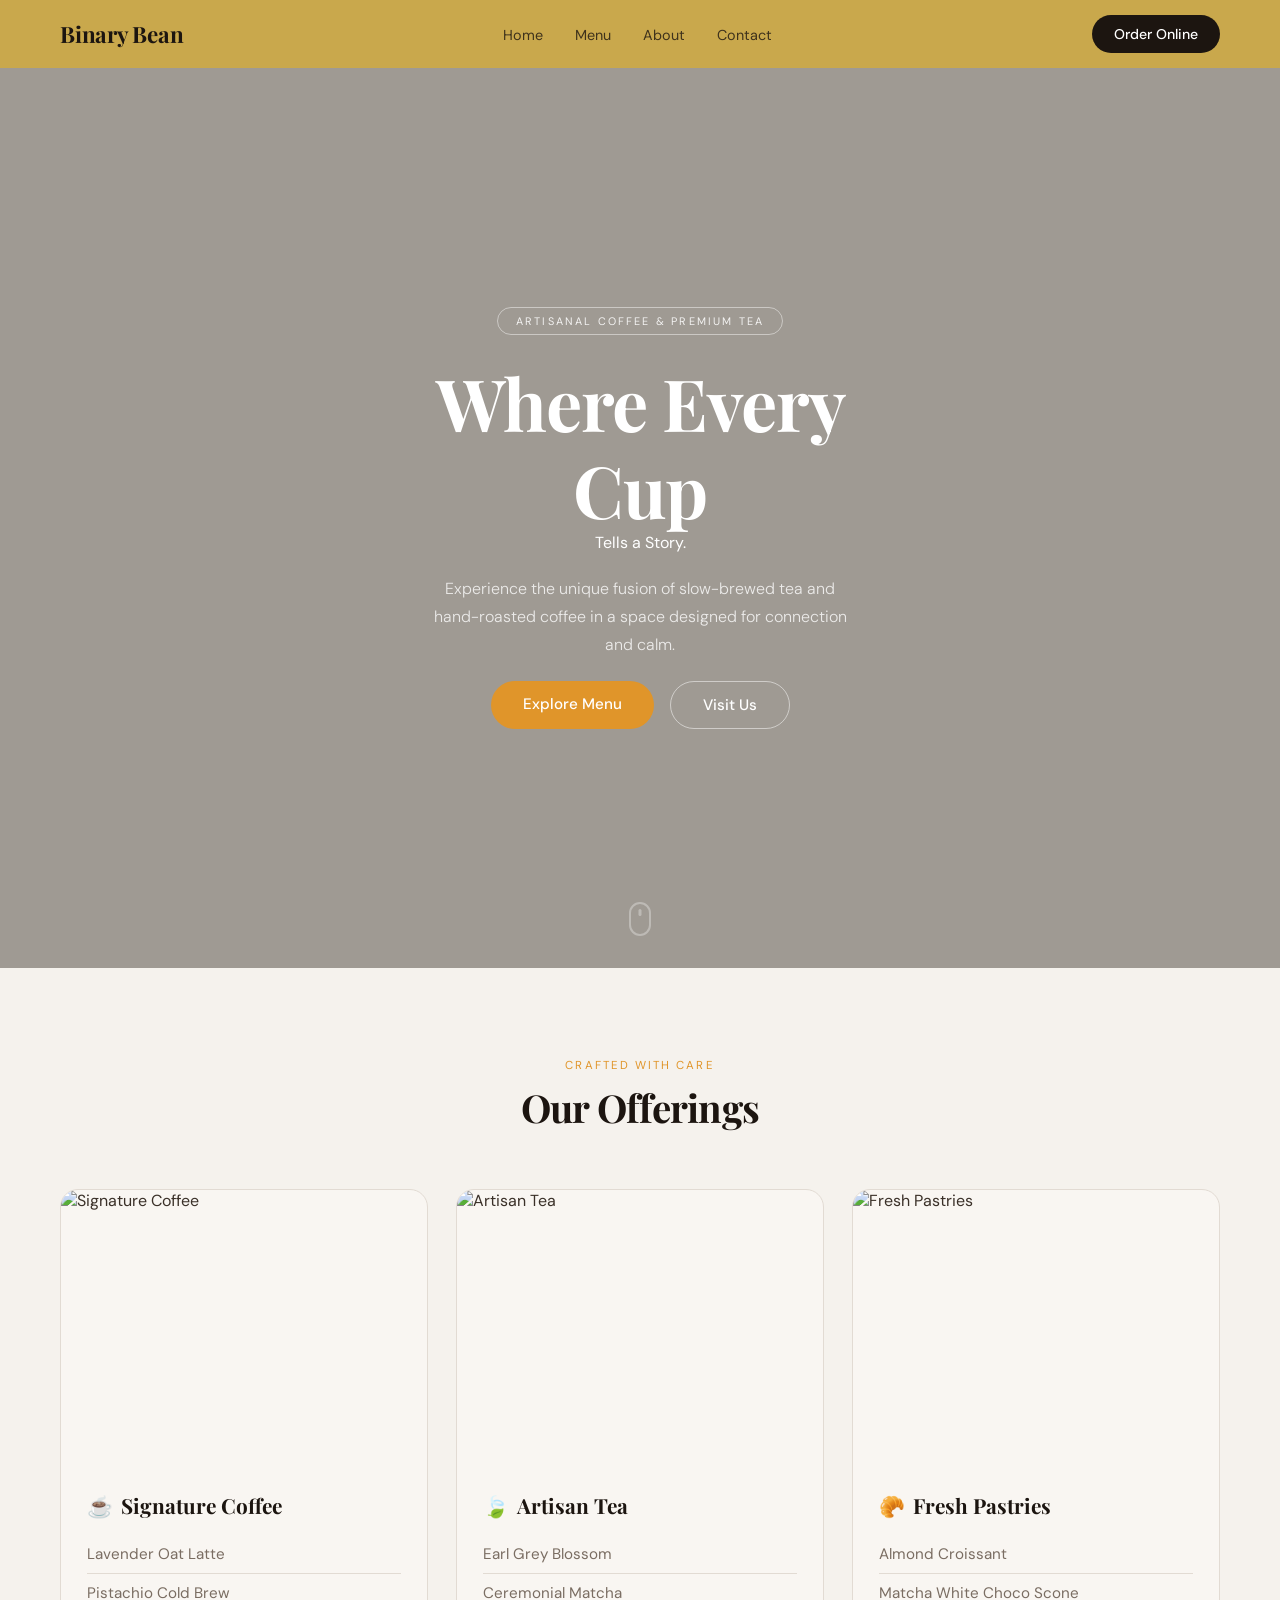
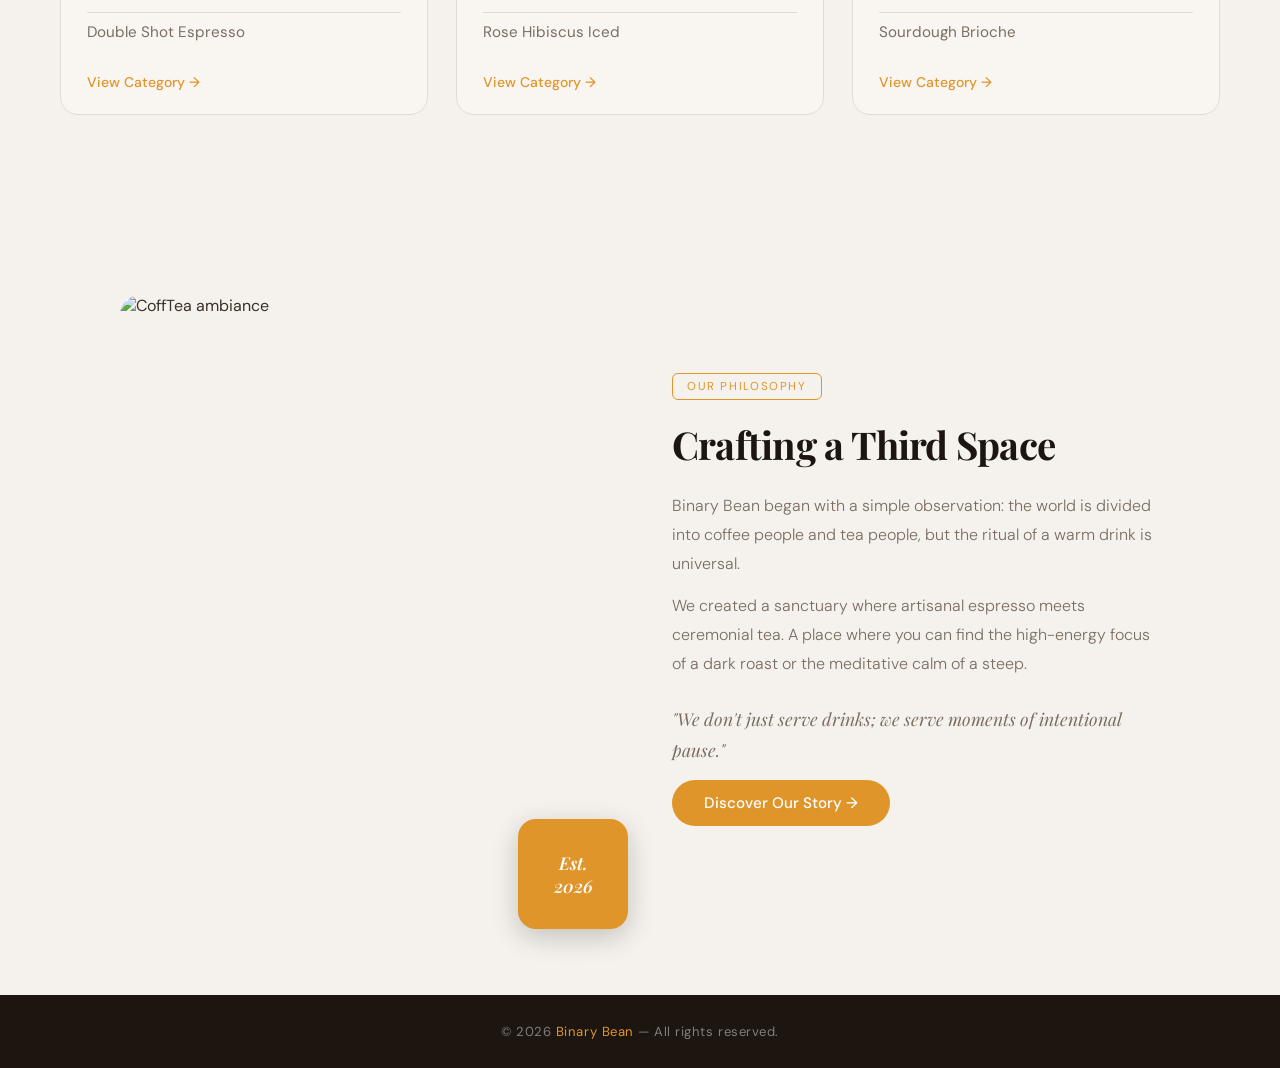
==== commit 26440eef: "Add files via upload fix: order online order add order place add adressed and contact before order" ====
--- a/index.html
+++ b/index.html
@@ -6,9 +6,7 @@
 <title>Binary Bean</title>
 
 <link href="https://fonts.googleapis.com/css2?family=Playfair+Display:ital,wght@0,600;0,700;0,800;1,700&family=DM+Sans:wght@300;400;500&display=swap" rel="stylesheet">
-<link rel="stylesheet" href="https://cdnjs.cloudflare.com/ajax/libs/font-awesome/6.0.0-beta3/css/all.min.css"> <!-- For icons -->
-
-<style>
+<link rel="stylesheet" href="https://cdnjs.cloudflare.com/ajax/libs/font-awesome/6.0.0-beta3/css/all.min.css"> <style>
 :root {
   --cream: #f5f2ed;
   --gold: #e0952a;
@@ -97,7 +95,7 @@
   display: flex;
   align-items: center;
   justify-content: center;
-  text-align: center;
+text-align: center;
   color: #fff;
   overflow: hidden;
 }
@@ -133,7 +131,7 @@
   letter-spacing: 0.2em;
   text-transform: uppercase;
   padding: 6px 18px;
-  border-radius: 100px;
+border-radius: 100px;
   margin-bottom: 24px;
 }
 
@@ -206,7 +204,7 @@
   bottom: 32px;
   left: 50%;
   transform: translateX(-50%);
-  z-index: 2;
+z-index: 2;
   opacity: 0.45;
 }
 
@@ -282,7 +280,7 @@
 
 .menu-card:hover {
   transform: translateY(-6px);
-  box-shadow: 0 24px 48px rgba(28,21,16,0.12);
+ box-shadow: 0 24px 48px rgba(28,21,16,0.12);
 }
 
 .card-img {
@@ -301,11 +299,11 @@
 .menu-card:hover .card-img img { transform: scale(1.05); }
 
 .card-body {
-  padding: 26px 26px 22px;
+padding: 26px 26px 22px;
 }
 
 .card-body h3 {
-  font-family: 'Playfair Display', serif;
+ font-family: 'Playfair Display', serif;
   font-size: 1.3rem;
   font-weight: 700;
   color: var(--dark);
@@ -424,7 +422,7 @@
   font-size: 1.1rem;
   color: var(--gold);
   line-height: 1.6;
-  margin: 24px 0 32px;
+ margin: 24px 0 32px;
 }
 
 /* ══════════════════════════════
@@ -464,11 +462,10 @@
   width: 100%;
   max-width: 500px; /* Increased max-width for menu */
   max-height: 80vh; /* Allow scrolling for longer menus */
-  overflow-y: auto; /* Enable
-scrolling */
+  overflow-y: auto; /* Enable scrolling */
   margin: 20px;
   background: rgba(255, 252, 245, 0.13);
-  backdrop-filter: blur(30px) saturate(1.5);
+backdrop-filter: blur(30px) saturate(1.5);
   -webkit-backdrop-filter: blur(30px) saturate(1.5);
   border: 1px solid rgba(255,255,255,0.22);
   border-radius: 24px;
@@ -538,7 +535,7 @@
 }
 
 .modal-tab.active {
-  color: #fff;
+ color: #fff;
   border-bottom-color: var(--gold-light);
   font-weight: 500;
 }
@@ -605,7 +602,7 @@
   background: var(--gold);
   color: #fff;
   font-size: 0.95rem;
-  font-weight: 500;
+ font-weight: 500;
   cursor: pointer;
   font-family: 'DM Sans', sans-serif;
   letter-spacing: 0.02em;
@@ -760,7 +757,7 @@
   font-weight: 500;
   cursor: pointer;
   font-family: 'DM Sans', sans-serif;
-  letter-spacing: 0.02em;
+ letter-spacing: 0.02em;
   transition: background 0.2s, transform 0.15s;
   margin-top: 15px;
 }
@@ -780,7 +777,7 @@
   text-align: center;
   padding: 28px;
   font-size: 0.82rem;
-  letter-spacing: 0.04em;
+letter-spacing: 0.04em;
 }
 
 footer span { color: var(--gold); }
@@ -789,7 +786,7 @@
    RESPONSIVE
 ══════════════════════════════ */
 @media (max-width: 900px) {
-  nav { padding: 0 20px; }
+nav { padding: 0 20px; }
   .nav-links { display: none; }
   .menu-grid { grid-template-columns: 1fr 1fr; }
   .about-section { grid-template-columns: 1fr; padding: 60px 30px; }
@@ -801,27 +798,23 @@
   .modal { padding: 36px 24px 32px; }
   .name-row { grid-template-columns: 1fr; }
 }
-
 </style>
 </head>
 <body>
 
-<!-- ══ SITE WRAPPER (blurs when modal is open) ══ -->
 <div class="site-wrapper" id="site-wrapper">
 
-  <!-- NAV -->
   <nav>
     <div class="logo">Binary Bean</div>
     <ul class="nav-links">
       <li><a href="#">Home</a></li>
       <li><a href="#menu">Menu</a></li>
       <li><a href="#about">About</a></li>
-      <li><a href="contact.html">Contact Us</a></li>
+      <li><a href="#">Contact</a></li>
     </ul>
     <button class="order-btn" onclick="openModal()">Order Online</button>
   </nav>
 
-  <!-- HERO -->
   <section class="hero">
     <div id="bg-image"></div>
     <div class="hero-overlay"></div>
@@ -842,7 +835,6 @@
     <div class="scroll-hint"><div class="mouse"></div></div>
   </section>
 
-  <!-- MENU (Homepage section) -->
   <section class="menu-section" id="menu">
     <p class="section-eyebrow">Crafted with care</p>
     <h2 class="section-title">Our Offerings</h2>
@@ -855,7 +847,7 @@
         <div class="card-body">
           <h3><span class="icon">☕</span> Signature Coffee</h3>
           <ul class="menu-list">
-            <li>Lavender Oat Latte</li>
+ <li>Lavender Oat Latte</li>
             <li>Pistachio Cold Brew</li>
             <li>Double Shot Espresso</li>
           </ul>
@@ -894,12 +886,10 @@
       </div>
 
     </div>
-  </section>
-
-  <!-- ABOUT -->
+</section>
+
   <section class="about-section" id="about">
-    <div class="img-
-block">
+    <div class="img-block">
       <div class="img-wrapper">
         <img src="https://images.unsplash.com/photo-1495474472287-4d71bcdd2085?w=900&auto=format&fit=crop" alt="CoffTea ambiance"/>
       </div>
@@ -915,15 +905,11 @@
     </div>
   </section>
 
-  <!-- FOOTER -->
   <footer>
     &copy; 2026 <span>Binary Bean</span> — All rights reserved.
   </footer>
 
-</div><!-- end site-wrapper -->
-
-<!-- ══ MODAL ══ -->
-<div class="modal-overlay" id="modal-overlay" onclick="handleOverlayClick(event)">
+</div><div class="modal-overlay" id="modal-overlay" onclick="handleOverlayClick(event)">
   <div class="modal" id="modal">
 
     <button class="modal-close" onclick="closeModal()">✕</button>
@@ -931,14 +917,11 @@
     <p class="modal-eyebrow">Binary Bean ☕</p>
     <h2 id="modal-title">Welcome back</h2>
 
-    <!-- TABS -->
-    <!-- Tabs are hidden when the menu is active -->
     <div class="modal-tabs" id="modal-tabs">
       <button class="modal-tab active" id="tab-login"  onclick="switchTab('login')">Log In</button>
       <button class="modal-tab"        id="tab-signup" onclick="switchTab('signup')">Sign Up</button>
     </div>
 
-    <!-- LOGIN -->
     <div class="form-panel active" id="panel-login">
       <div class="field">
         <label>Email Address</label>
@@ -957,7 +940,6 @@
       <div class="modal-switch">Don't have an account? <button onclick="switchTab('signup')">Sign up</button></div>
     </div>
 
-    <!-- SIGNUP -->
     <div class="form-panel" id="panel-signup">
       <div class="field">
         <label>Full Name</label>
@@ -965,7 +947,7 @@
           <input type="text" id="fname" placeholder="First Name"/>
           <input type="text" id="lname" placeholder="Last Name"/>
         </div>
-      </div>
+ </div>
       <div class="field">
         <label>Email Address</label>
         <input type="email" id="signup-email" placeholder="you@example.com"/>
@@ -977,13 +959,12 @@
       <div class="field">
         <label>Confirm Password</label>
         <input type="password" id="signup-confirm" placeholder="Repeat password"/>
-      </div>
+</div>
       <button class="modal-submit" onclick="handleSignup()">Create Account</button>
       <p class="msg" id="signup-msg"></p>
       <div class="modal-switch">Already have an account? <button onclick="switchTab('login')">Log in</button></div>
     </div>
 
-    <!-- COFFEE MENU PANEL (displayed after successful login) -->
     <div class="form-panel" id="panel-coffee-menu">
         <div class="menu-category">
             <h3>Signature Coffee</h3>
@@ -1020,7 +1001,7 @@
                 <button class="add-to-cart-btn">Add</button>
             </div>
             <div class="menu-item">
-                <div class="item-details">
+<div class="item-details">
                     <div class="item-name">Mocha</div>
                     <div class="item-description">Latte with chocolate syrup and whipped cream.</div>
                 </div>
@@ -1060,7 +1041,7 @@
         <div class="menu-category">
             <h3>Teas & Others</h3>
             <div class="menu-item">
-                <div class="item-details">
+<div class="item-details">
                     <div class="item-name">Earl Grey</div>
                     <div class="item-description">Classic black tea with bergamot essence.</div>
                 </div>
@@ -1081,7 +1062,7 @@
                     <div class="item-description">Spiced black tea with steamed milk.</div>
                 </div>
                 <div class="item-price">$4.75</div>
-                <button class="add-to-cart-btn">Add</button>
+<button class="add-to-cart-btn">Add</button>
             </div>
             <div class="menu-item">
                 <div class="item-details">
@@ -1094,135 +1075,184 @@
         </div>
         <div class="cart-summary">
             <p>Your current order total: $<span id="cart-total">0.00</span></p>
-            <button class="checkout-btn">Proceed to Checkout</button>
-        </div>
+            <button class="checkout-btn" onclick="goToDeliveryForm()">Proceed to Checkout</button>
+        </div>
+    </div>
+
+    <div class="form-panel" id="panel-delivery">
+      <div class="menu-category">
+        <h3>Delivery Details</h3>
+        <div class="field">
+          <label>Confirm Your Address</label>
+          <input type="text" id="delivery-address" placeholder="123 Coffee Lane, City">
+        </div>
+        <div class="field">
+          <label>Phone Number</label>
+          <input type="text" id="delivery-phone" placeholder="0912-345-6789">
+        </div>
+        <p style="text-align:center; margin-top:10px;">Current Total: <strong id="final-price"></strong></p>
+        <button class="modal-submit" onclick="showOrderSummary()">Confirm Your Delivery</button>
+      </div>
+    </div>
+
+    <div class="form-panel" id="panel-summary">
+      <div class="menu-category">
+        <h3>Order Summary</h3>
+        <div id="summary-items-list" style="margin-bottom: 20px; text-align: left;">
+          </div>
+        <div style="border-top: 1px solid rgba(255,255,255,0.2); padding-top: 15px; text-align: center;">
+          <p style="font-size: 1.2rem; margin-bottom: 15px;">Total Amount: <strong id="summary-total-cost" style="color: var(--gold-light);"></strong></p>
+          <button class="modal-submit" style="background: #27ae60;" onclick="showSuccessScreen()">Delivery Now</button>
+        </div>
+      </div>
+    </div>
+
+    <div class="form-panel" id="panel-success" style="text-align: center; padding: 20px 0;">
+      <div style="font-size: 4rem; color: #7ddf8c; margin-bottom: 20px;">
+        <i class="fas fa-check-circle"></i>
+      </div>
+      <h2 style="margin-bottom: 10px;">Thank you for your order!</h2>
+      <p style="color: rgba(255,255,255,0.7); margin-bottom: 30px;">Have a nice day!</p>
+      <button class="modal-submit" onclick="location.reload()">Go Back Homepage</button>
     </div>
 
   </div>
 </div>
+
 <script>
   const siteWrapper = document.getElementById('site-wrapper');
   const overlay     = document.getElementById('modal-overlay');
   const modalTitle  = document.getElementById('modal-title');
   const modalTabs   = document.getElementById('modal-tabs');
-
-  // Function to check if a user is logged in (simplified for this example)
-  function isUserLoggedIn() {
+  
+  let cartTotal = 0;
+  let cartItems = []; // New list to track exactly what we pick
+function isUserLoggedIn() {
     return localStorage.getItem('binaryUser') !== null;
   }
 
-  // --- Modal Control Functions ---
   function openModal() {
     overlay.classList.add('active');
     siteWrapper.classList.add('blurred');
 
-    // Reset all panels to hidden initially
-    document.getElementById('panel-login').classList.remove('active');
-    document.getElementById('panel-signup').classList.remove('active');
-    document.getElementById('panel-coffee-menu').classList.remove('active');
+    hideAllPanels();
 
     if (isUserLoggedIn()) {
-      // If logged in, hide tabs and show coffee menu directly
       modalTitle.textContent = "Welcome, grab your favorite brew!";
-      modalTabs.style.display = 'none'; // Hide the tabs container
-      document.getElementById('panel-coffee-menu').classList.add('active'); // Show coffee menu
+      modalTabs.style.display = 'none'; 
+      document.getElementById('panel-coffee-menu').classList.add('active');
     } else {
-      // If not logged in, show login/signup tabs and default to login
-      modalTitle.textContent = 'Welcome back'; // Default title for login
-      modalTabs.style.display = 'flex'; // Show the tabs container
-      switchTab('login'); // Default to login panel
+      modalTitle.textContent = 'Welcome back';
+      modalTabs.style.display = 'flex';
+      switchTab('login');
     }
-    // Clear messages
-    document.getElementById('login-msg').textContent = '';
-    document.getElementById('signup-msg').textContent = '';
   }
 
   function closeModal() {
     overlay.classList.remove('active');
     siteWrapper.classList.remove('blurred');
-    // Reset modal content state for next open
-    modalTabs.style.display = 'flex'; // Ensure tabs are visible by default next time modal opens
-    modalTitle.textContent = 'Welcome back'; // Reset title
   }
 
   function handleOverlayClick(e) {
     if (e.target === overlay) closeModal();
   }
 
+  function hideAllPanels() {
+    document.querySelectorAll('.form-panel').forEach(p => p.classList.remove('active'));
+  }
+
   function switchTab(tab) {
-    // Clear messages when switching tabs
     document.getElementById('login-msg').textContent = '';
     document.getElementById('signup-msg').textContent = '';
 
     const isLogin = tab === 'login';
     modalTitle.textContent = isLogin ? 'Welcome back' : 'Create account';
 
-    // Deactivate all tab buttons
-    document.getElementById('tab-login').classList.remove('active');
-    document.getElementById('tab-signup').classList.remove('active');
-    // Activate the selected tab button
-    document.getElementById(`tab-${tab}`).classList.add('active');
-
-    // Deactivate all form panels
-    document.getElementById('panel-login').classList.remove('active');
-    document.getElementById('panel-signup').classList.remove('active');
-    document.getElementById('panel-coffee-menu').classList.remove('active'); // Ensure menu panel is hidden
-    // Activate the selected form panel
-    document.getElementById(`panel-${tab}`).classList.add('active');
+    document.getElementById('tab-login').classList.toggle('active', isLogin);
+    document.getElementById('tab-signup').classList.toggle('active', !isLogin);
+
+    hideAllPanels();
+    document.getElementById(isLogin ? 'panel-login' : 'panel-signup').classList.add('active');
   }
 
-  function setMsg(id, text, type) {
-    const el = document.getElementById(id);
-    el.textContent = text;
-    el.className = 'msg ' + type;
+  // --- Logic for the "Add" buttons ---
+  document.querySelectorAll('.add-to-cart-btn').forEach(btn => {
+    btn.onclick = function() {
+      const itemContainer = this.closest('.menu-item');
+      const name = itemContainer.querySelector('.item-name').innerText;
+      const priceText = itemContainer.querySelector('.item-price').innerText;
+      const price = parseFloat(priceText.replace('$', ''));
+      
+      // Save item details
+      cartItems.push({ name: name, price: price });
+      
+      cartTotal += price;
+      document.getElementById('cart-total').innerText = cartTotal.toFixed(2);
+      
+      this.innerText = "Added!";
+      setTimeout(() => { this.innerText = "Add"; }, 600);
+    };
+  });
+
+  // --- Move to Delivery Form ---
+  function goToDeliveryForm() {
+    if (cartTotal === 0) {
+      alert("Please add items to your cart first!");
+      return;
+    }
+    hideAllPanels();
+    document.getElementById('panel-delivery').classList.add('active');
+    document.getElementById('final-price').innerText = "$" + cartTotal.toFixed(2);
+    modalTitle.textContent = "Confirm Delivery";
   }
 
-  // --- Auth Logic ---
+  // --- NEW: Show Summary of chosen items ---
+  function showOrderSummary() {
+    const addr = document.getElementById('delivery-address').value;
+    const phone = document.getElementById('delivery-phone').value;
+
+    if (!addr || !phone) {
+      alert("Please enter both Address and Phone number!");
+      return;
+    }
+
+    hideAllPanels();
+    const summaryList = document.getElementById('summary-items-list');
+    summaryList.innerHTML = ''; // Clear previous view
+
+    cartItems.forEach(item => {
+      summaryList.innerHTML += `
+        <div style="display:flex; justify-content:space-between; margin-bottom:8px; border-bottom:1px solid rgba(255,255,255,0.05); padding-bottom:5px;">
+          <span>${item.name}</span>
+          <span style="color:var(--gold);">$${item.price.toFixed(2)}</span>
+        </div>`;
+    });
+
+    document.getElementById('summary-total-cost').innerText = "$" + cartTotal.toFixed(2);
+    document.getElementById('panel-summary').classList.add('active');
+    modalTitle.textContent = "Your Selection";
+  }
+
+  // --- NEW: Success Screen ---
+  function showSuccessScreen() {
+    hideAllPanels();
+    document.getElementById('panel-success').classList.add('active');
+    modalTitle.textContent = "Order Placed";
+  }
+
+  // Auth logic
+  function handleLogin() {
+    localStorage.setItem('binaryUser', 'true');
+    openModal(); // Re-trigger to see menu
+  }
+
   function handleSignup() {
-    const fname    = document.getElementById('fname').value.trim();
-    const lname    = document.getElementById('lname').value.trim();
-    const email    = document.getElementById('signup-email').value.trim();
-    const password = document.getElementById('signup-password').value;
-    const confirm  = document.getElementById('signup-confirm').value;
-
-    if (!fname || !lname || !email || !password || !confirm) return setMsg('signup-msg', 'Please fill in all required fields.', 'error');
-    if (password.length < 8) return setMsg('signup-msg', 'Password must be at least 8 characters.', 'error');
-    if (password !== confirm) return setMsg('signup-msg', 'Passwords do not match.', 'error');
-
-    localStorage.setItem('binaryUser', JSON.stringify({ fname, lname, email, password }));
-    setMsg('signup-msg', '✓ Account created! Redirecting to login…', 'success');
-    // After successful signup, switch to login tab
-    setTimeout(() => {
-        switchTab('login');
-        document.getElementById('login-email').value = email; // Pre-fill email for convenience
-        document.getElementById('login-password').focus(); // Focus on password field
-    }, 1500);
+    localStorage.setItem('binaryUser', 'true');
+    openModal();
   }
 
-  function handleLogin() {
-    const email    = document.getElementById('login-email').value.trim();
-    const password = document.getElementById('login-password').value;
-    const saved    = JSON.parse(localStorage.getItem('binaryUser'));
-
-    if (!email || !password) return setMsg('login-msg', 'Please enter your email and password.', 'error');
-
-    if (saved && email === saved.email && password === saved.password) {
-      setMsg('login-msg', `✓ Welcome back, ${saved.fname}!`, 'success');
-      // After successful login, hide tabs and show the coffee menu
-      setTimeout(() => {
-        modalTitle.textContent = "Welcome, grab your favorite brew!";
-        modalTabs.style.display = 'none'; // Hide login/signup tabs
-        document.getElementById('panel-login').classList.remove('active'); // Ensure login panel is hidden
-        document.getElementById('panel-coffee-menu').classList.add('active'); // Show coffee menu
-      }, 1500);
-    } else {
-      setMsg('login-msg', 'Invalid email or password.', 'error');
-    }
-  }
-
-  // --- Escape key closes modal ---
   document.addEventListener('keydown', e => { if (e.key === 'Escape') closeModal(); });
 </script>
 
 </body>
-</html> +</html>
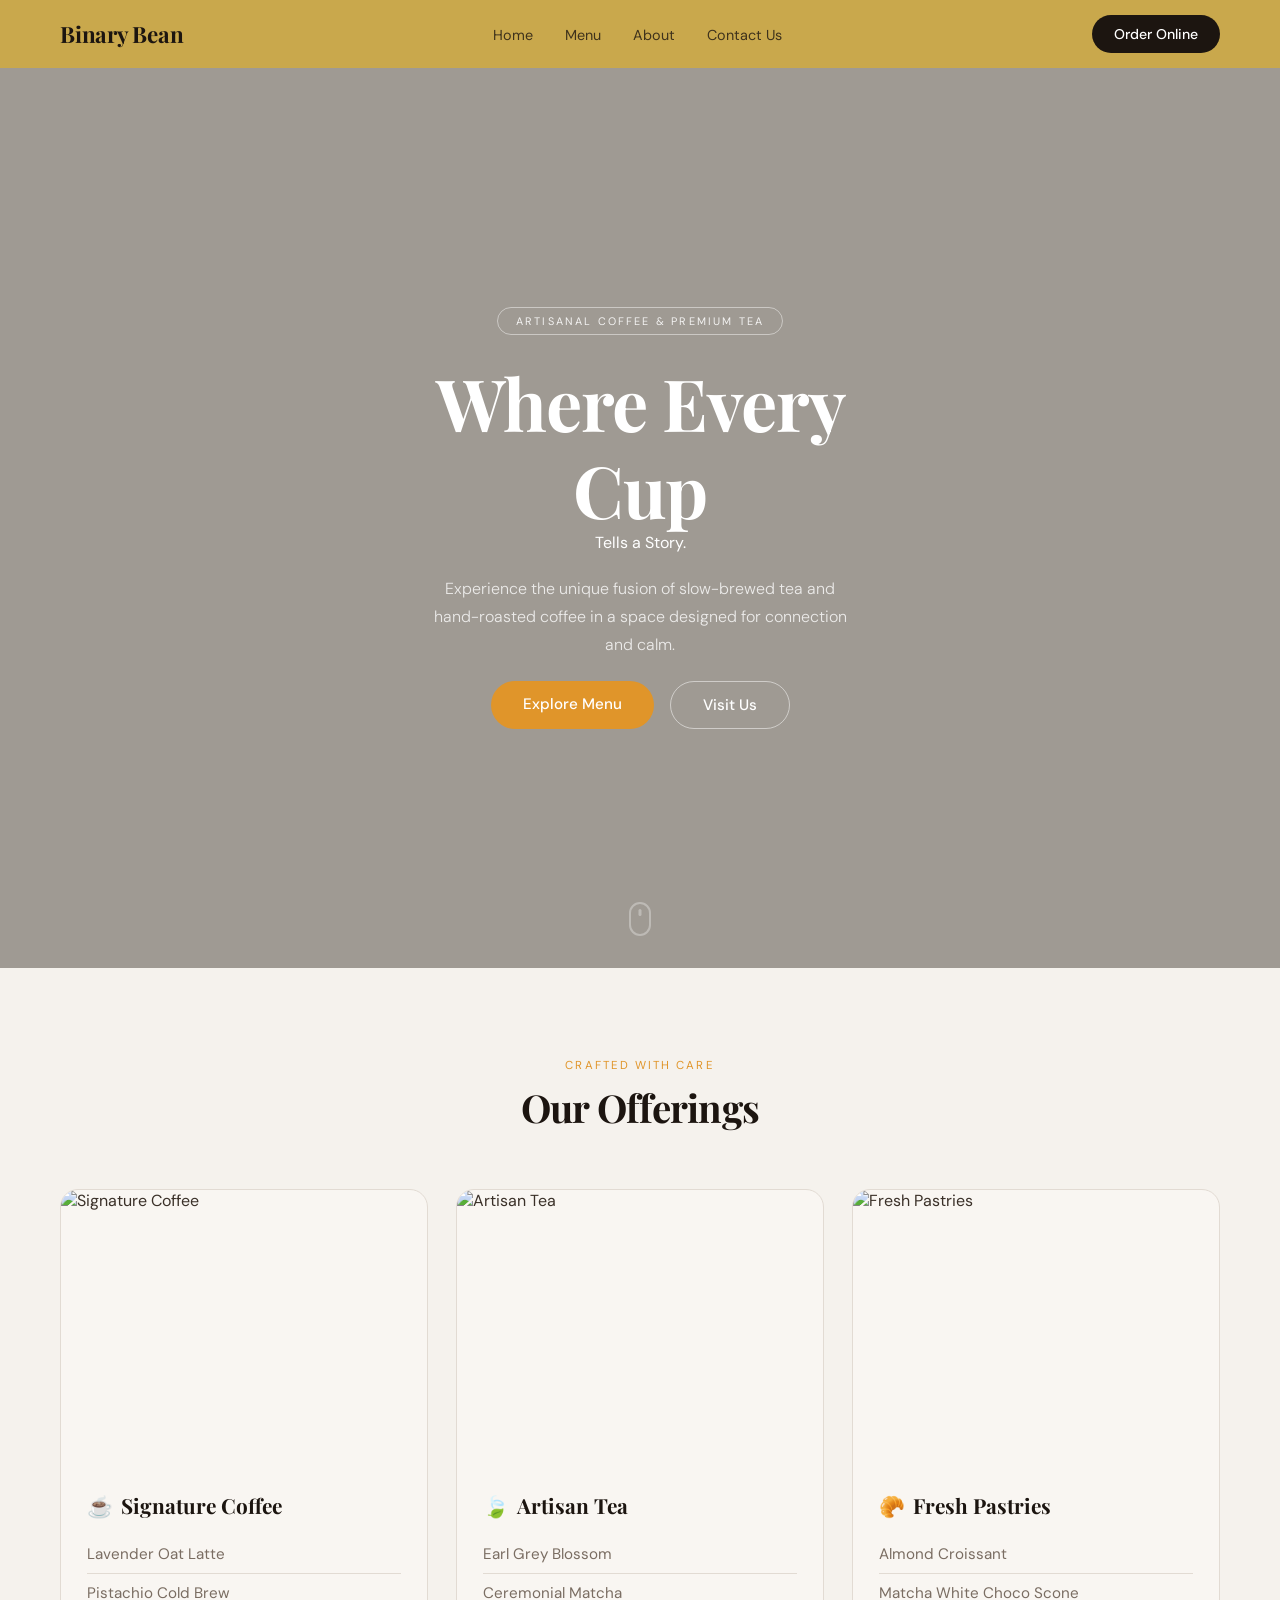
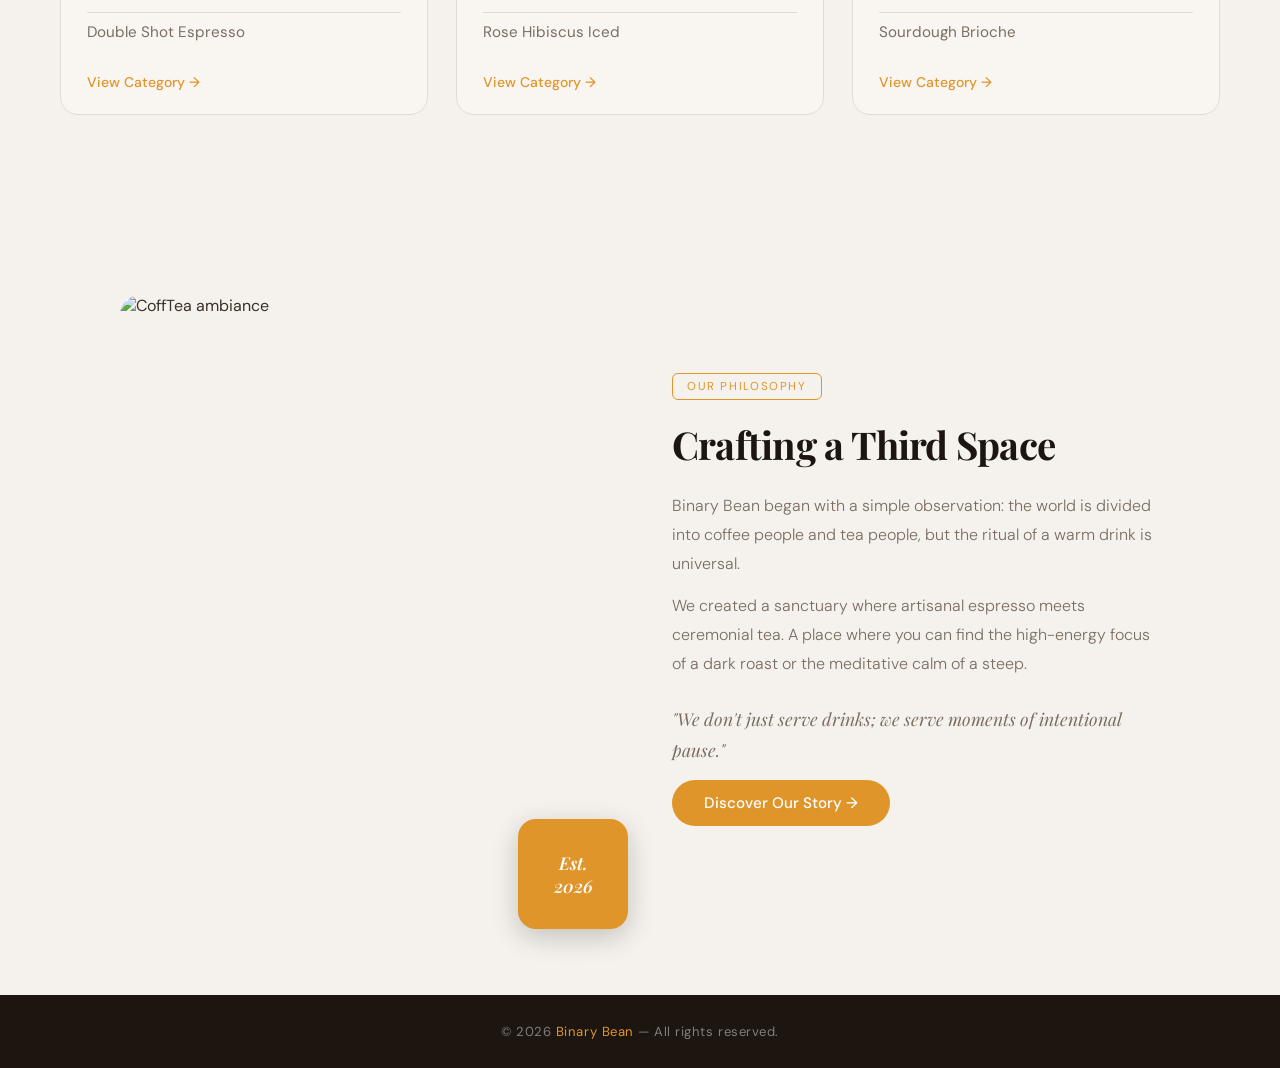
==== commit 0bb0832e: "Add files via upload fix Contact Us not responding" ====
--- a/index.html
+++ b/index.html
@@ -810,7 +810,7 @@
       <li><a href="#">Home</a></li>
       <li><a href="#menu">Menu</a></li>
       <li><a href="#about">About</a></li>
-      <li><a href="#">Contact</a></li>
+      <li><a href="contact.html">Contact Us</a></li>
     </ul>
     <button class="order-btn" onclick="openModal()">Order Online</button>
   </nav>
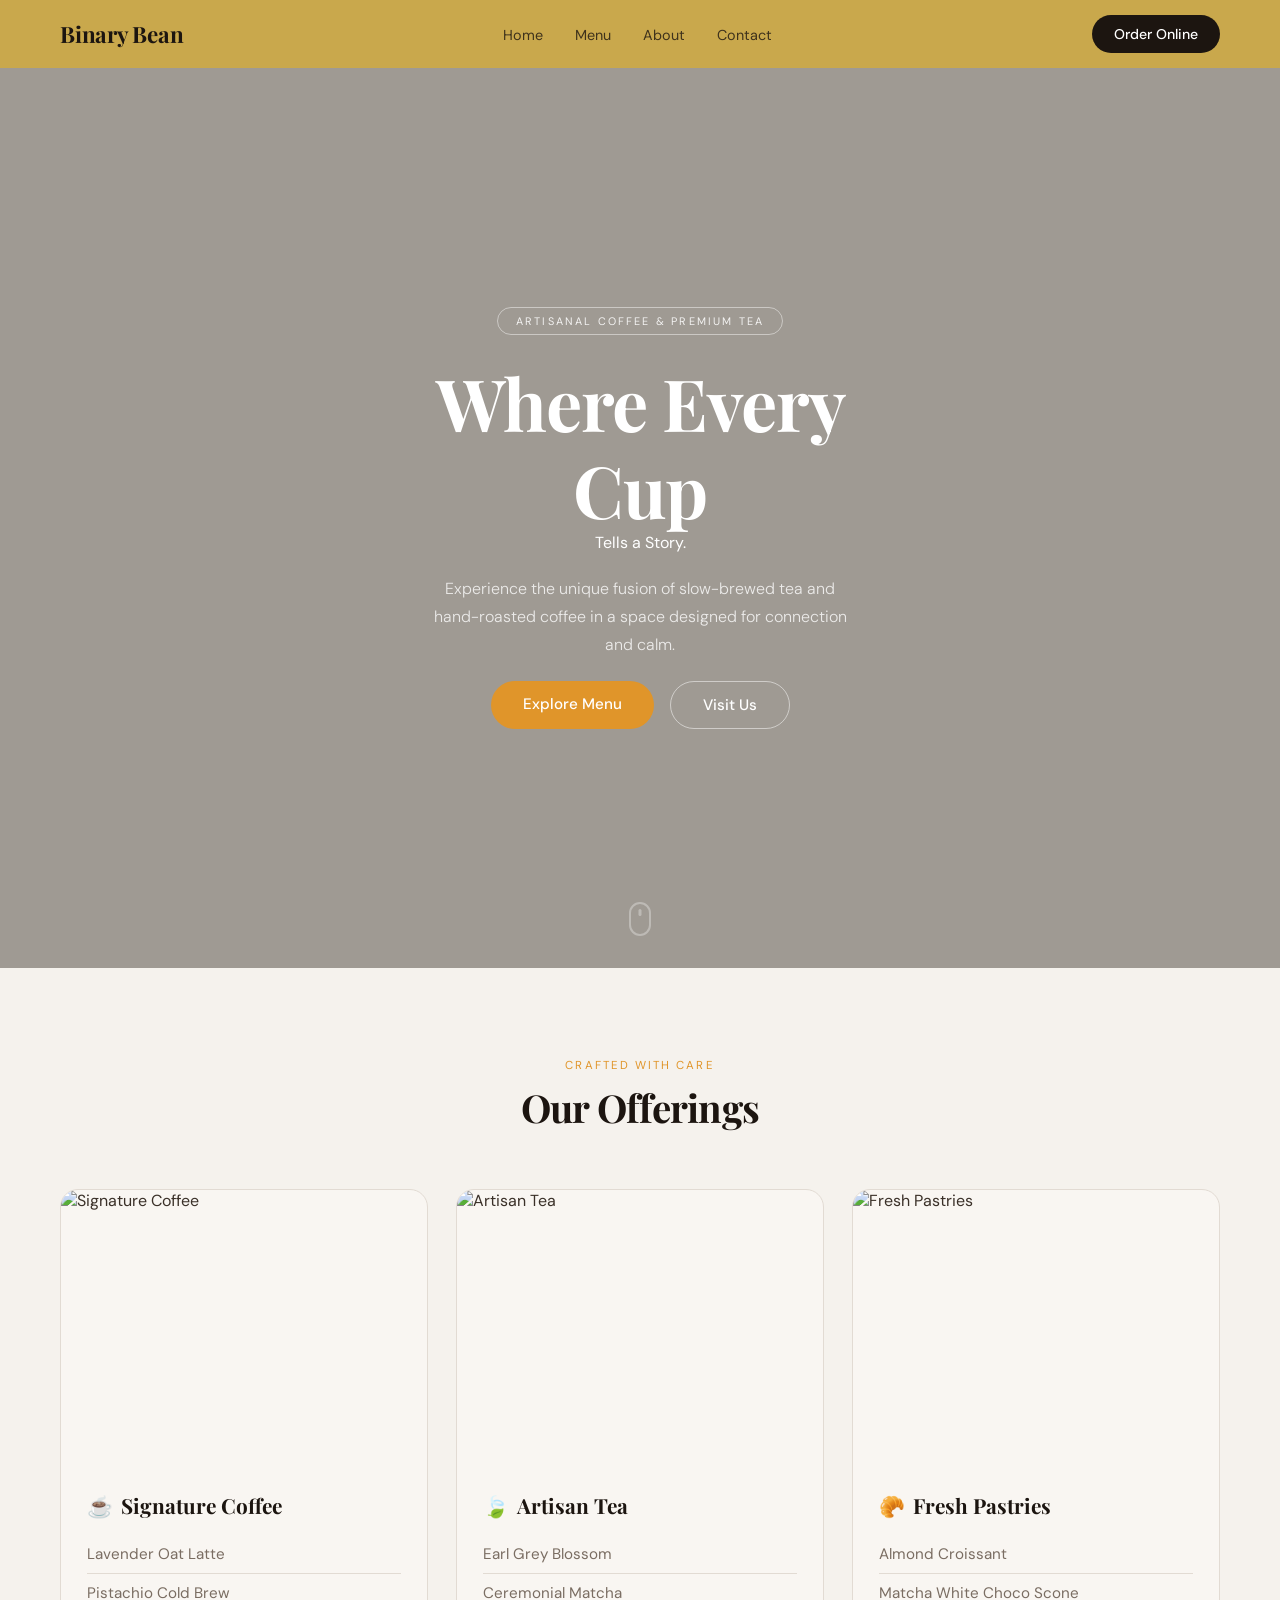
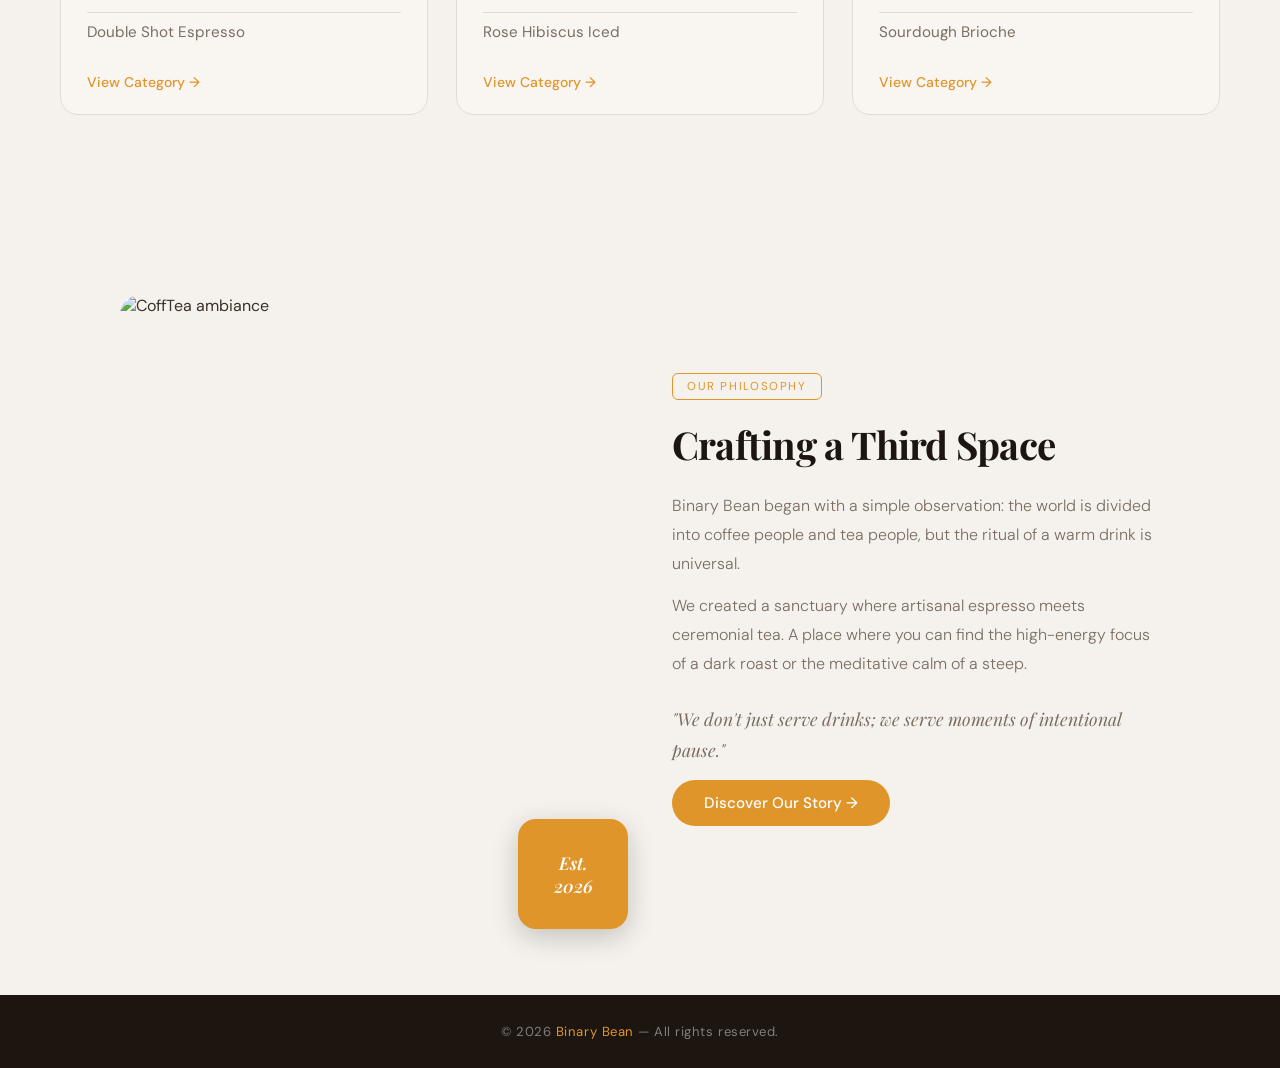
==== commit 17cf8248: "Add files via upload Fix: Contact Us not responding" ====
--- a/index.html
+++ b/index.html
@@ -810,7 +810,7 @@
       <li><a href="#">Home</a></li>
       <li><a href="#menu">Menu</a></li>
       <li><a href="#about">About</a></li>
-      <li><a href="contact.html">Contact Us</a></li>
+      <li><a href="#">Contact</a></li>
     </ul>
     <button class="order-btn" onclick="openModal()">Order Online</button>
   </nav>
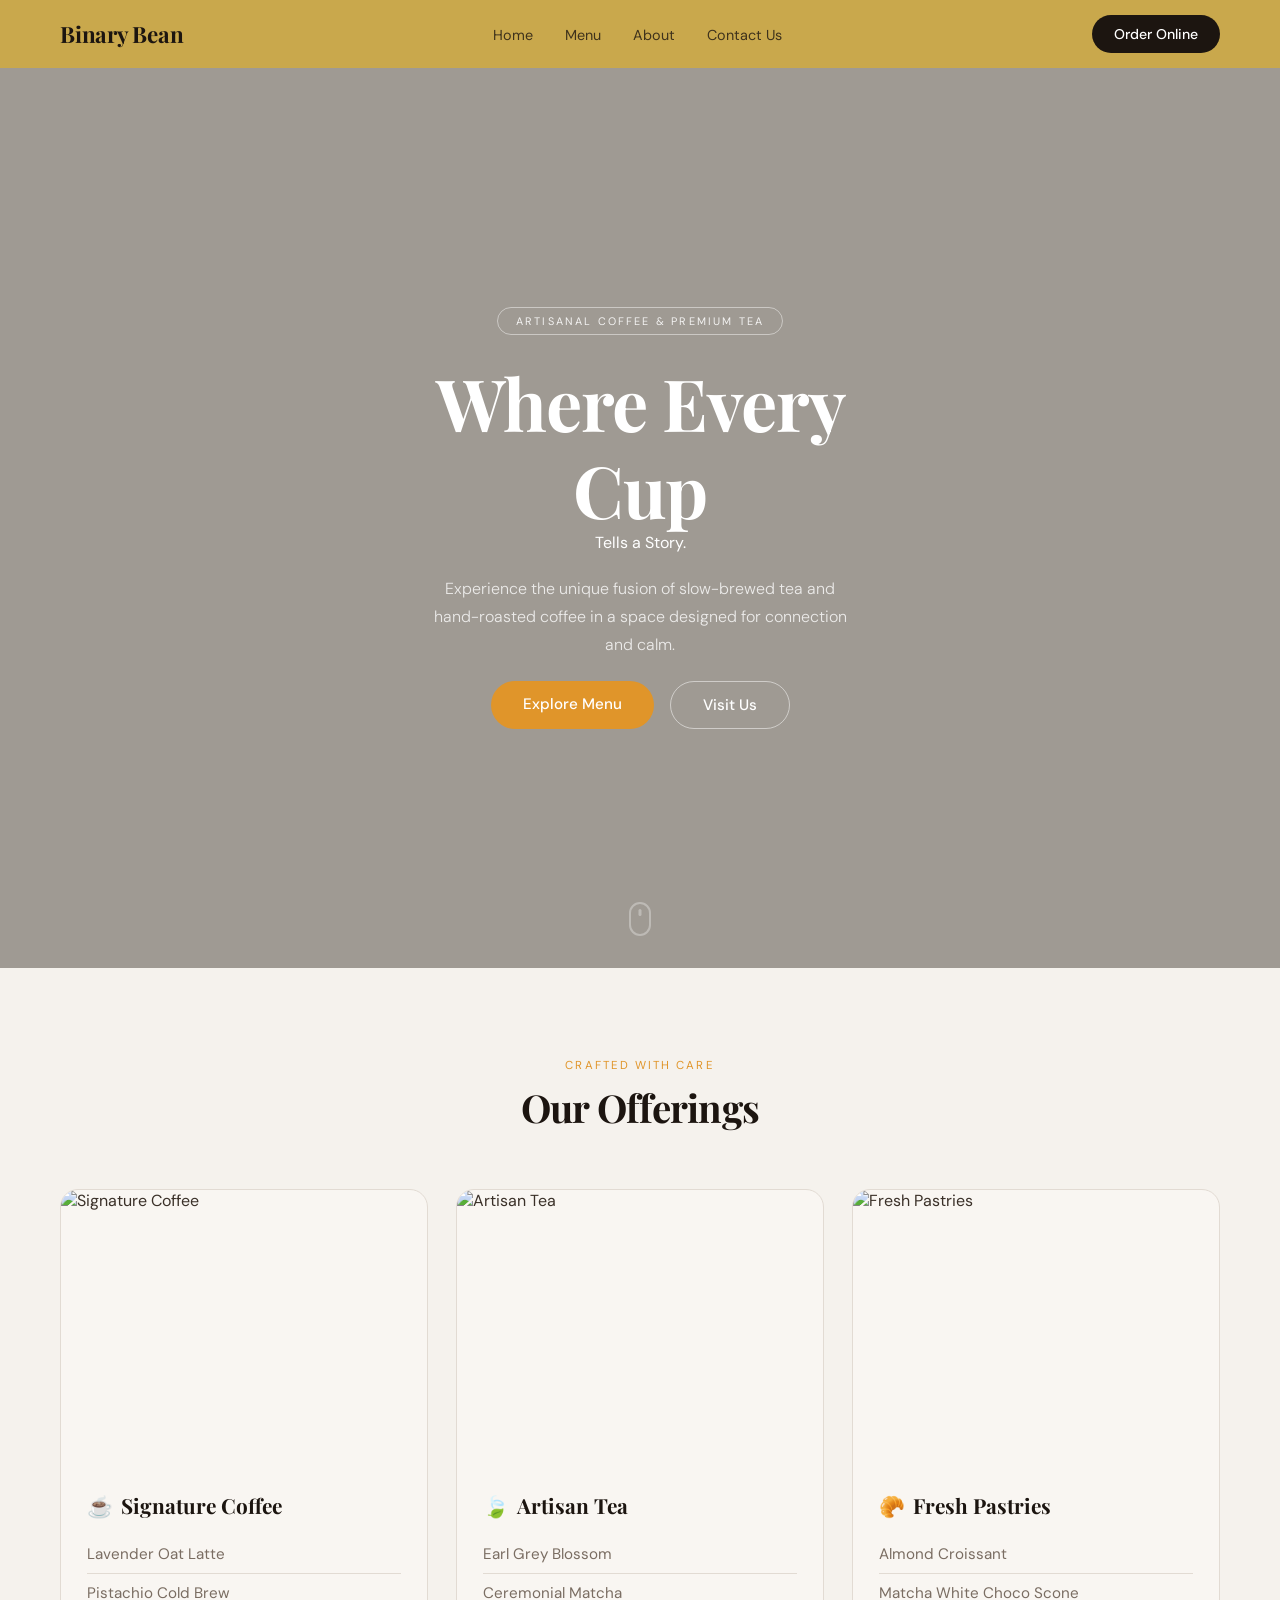
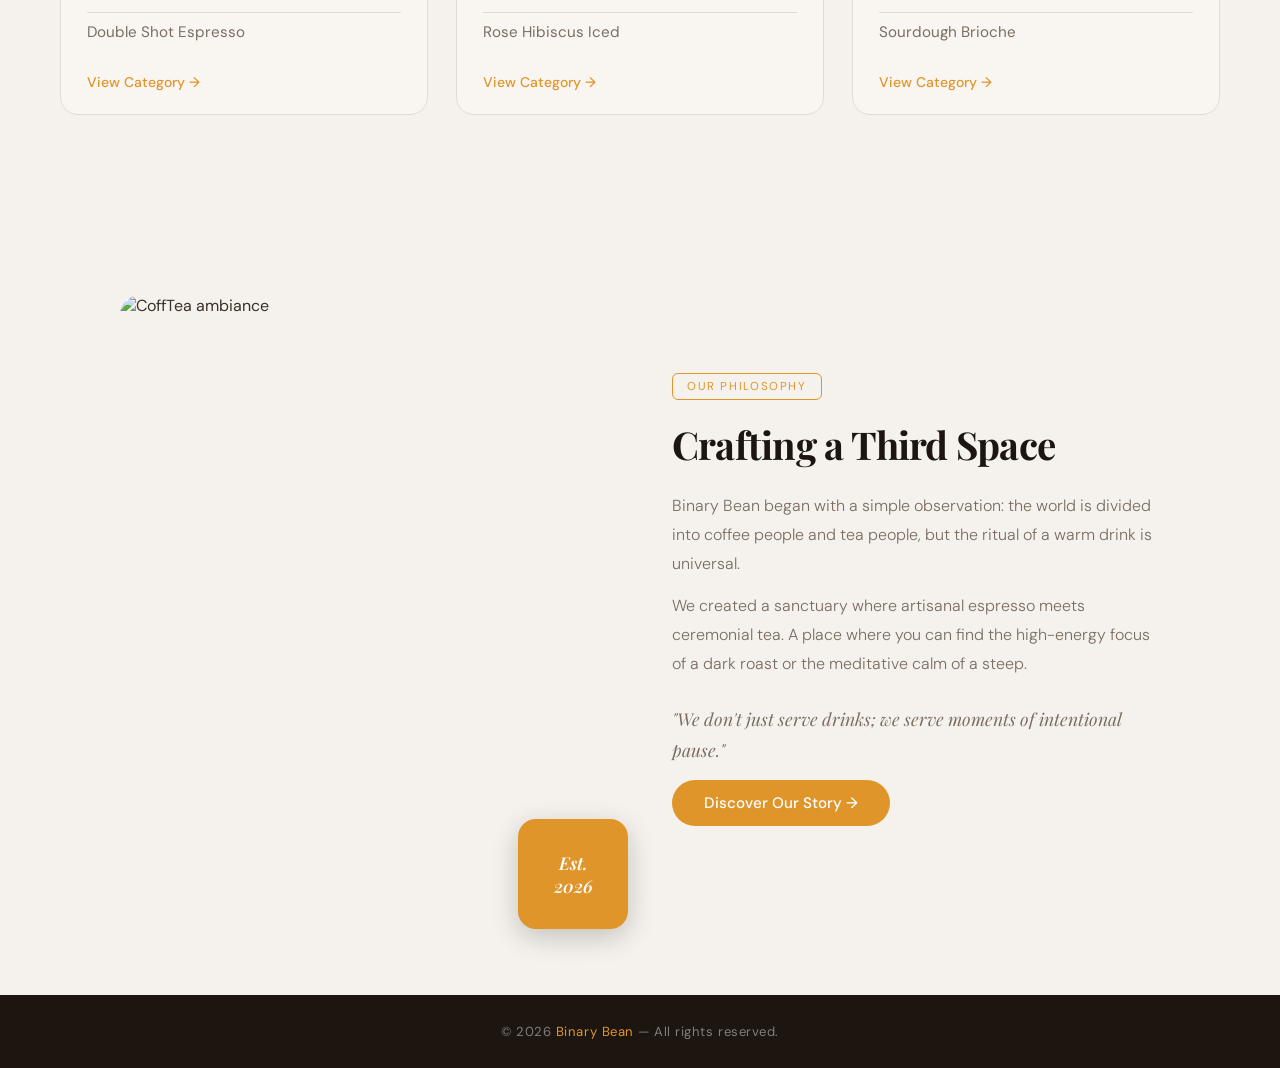
==== commit ed687c74: "Add files via upload Fix : Contact Us not respoding" ====
--- a/index.html
+++ b/index.html
@@ -810,7 +810,7 @@
       <li><a href="#">Home</a></li>
       <li><a href="#menu">Menu</a></li>
       <li><a href="#about">About</a></li>
-      <li><a href="#">Contact</a></li>
+      <li><a href="contact.html">Contact Us</a></li>
     </ul>
     <button class="order-btn" onclick="openModal()">Order Online</button>
   </nav>
